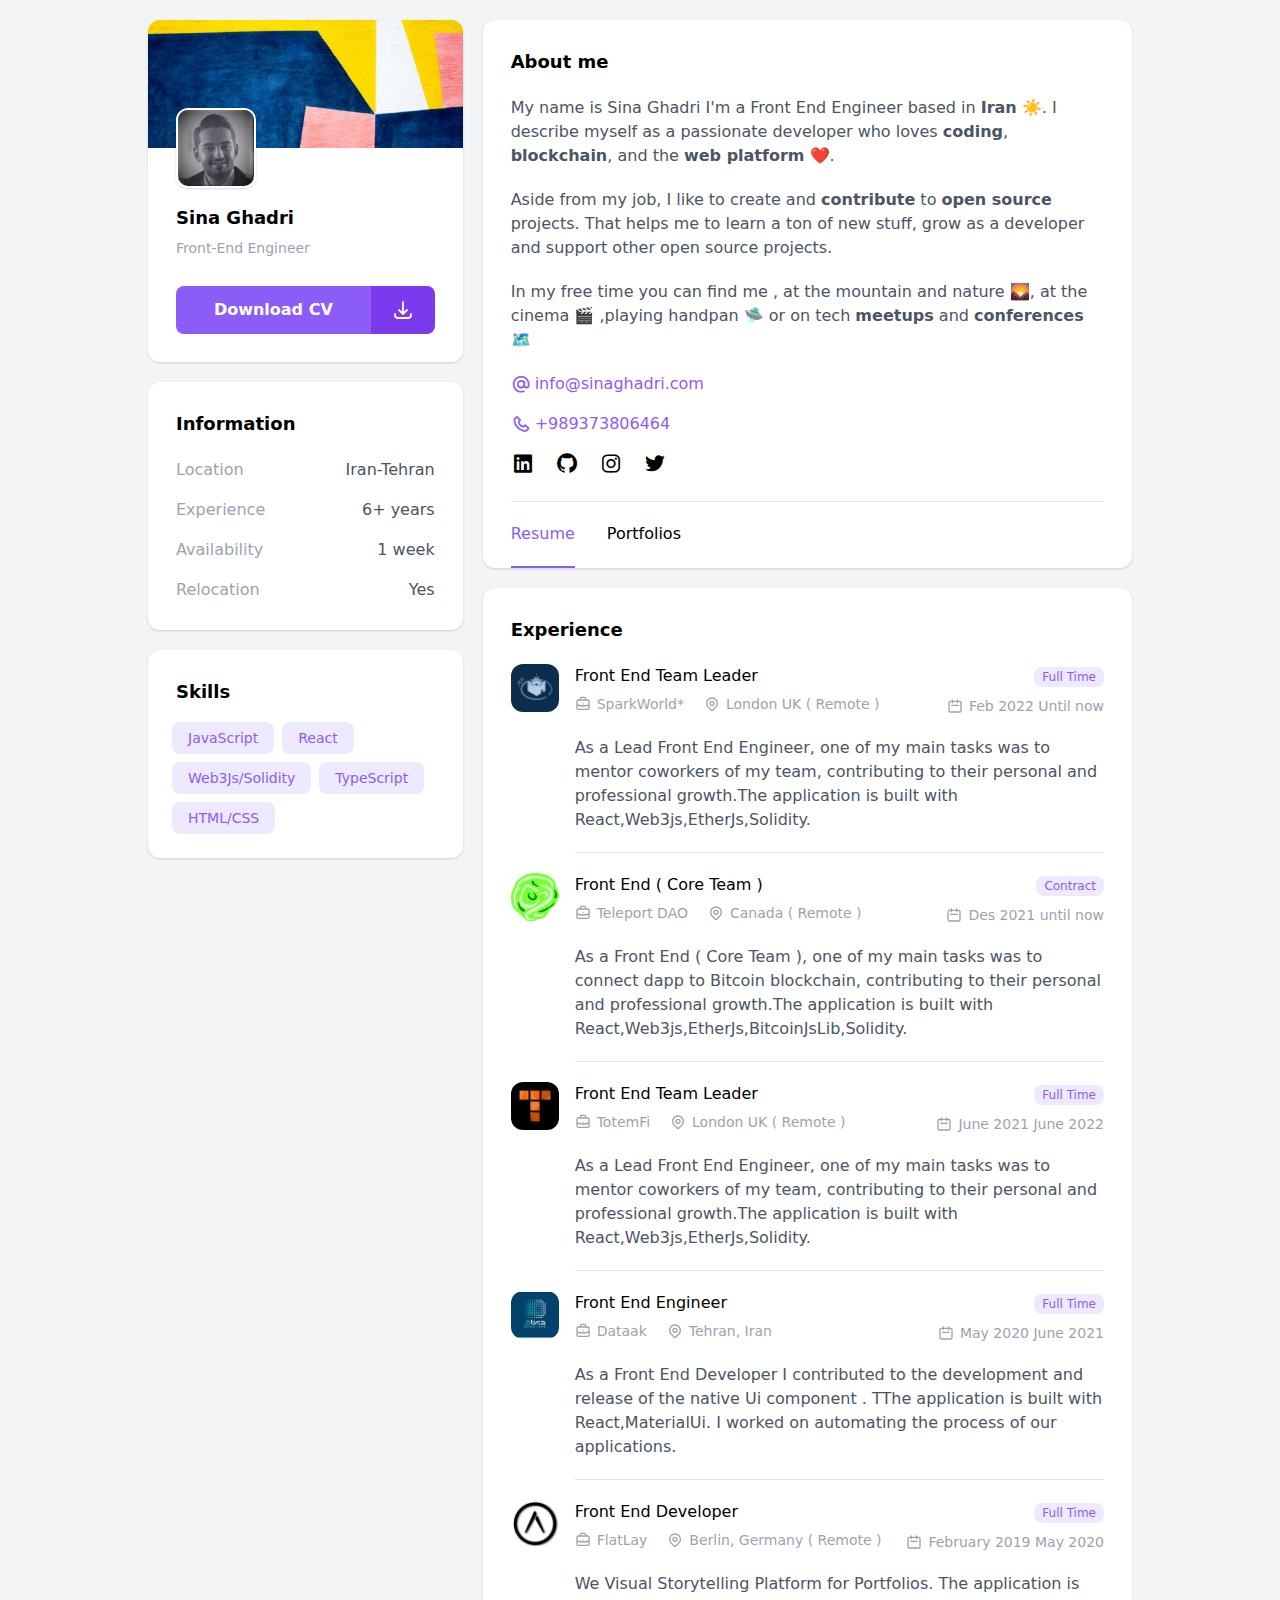
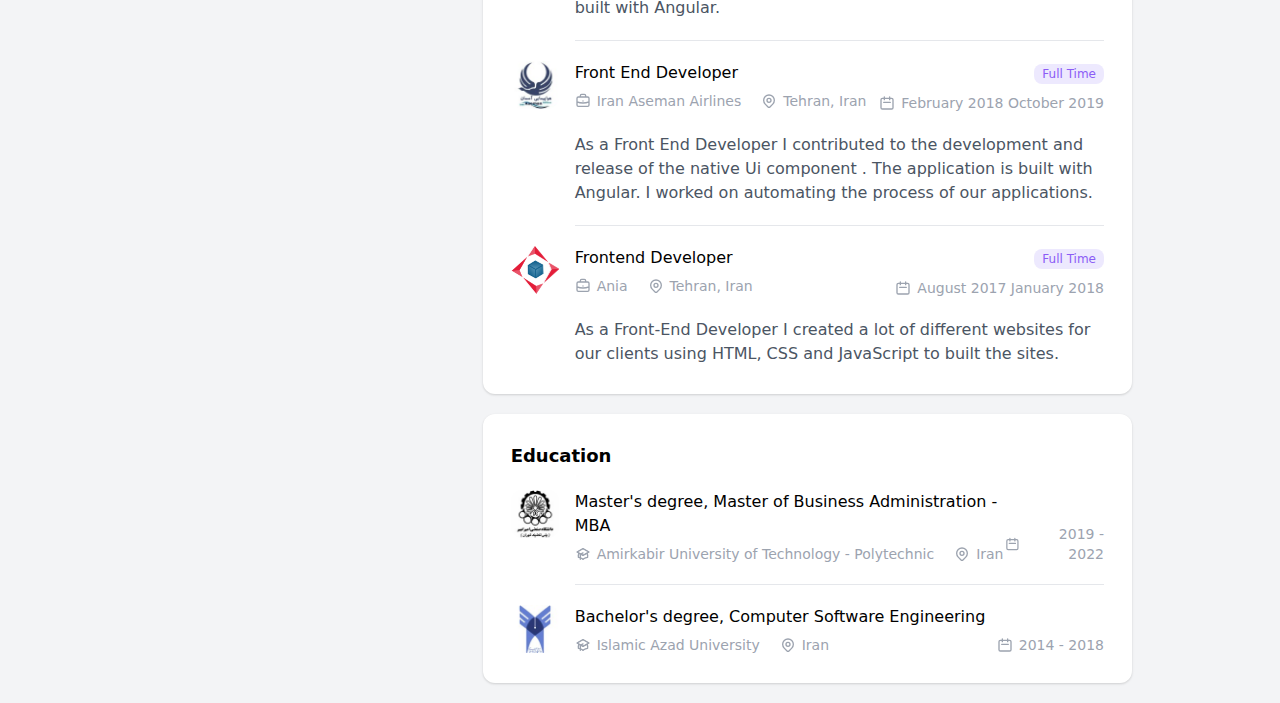
==== index.html @ 801a869f "inital version" ====
<!DOCTYPE html>
<html lang="en">
  <head>
    <meta charset="UTF-8" />
    <meta http-equiv="X-UA-Compatible" content="IE=edge" />
    <meta name="viewport" content="width=device-width, initial-scale=1.0" />
    <link
      rel="shortcut icon"
      href="assets/img/favicon.png"
      type="image/x-icon"
    />
    <link rel="stylesheet" href="assets/css/styles.css" />
    <link
      href="https://unpkg.com/boxicons@2.0.7/css/boxicons.min.css"
      rel="stylesheet"
    />
    <title>Sina Ghadri Personal CV</title>
  </head>
  <body class="bg-gray-100 antialiased">
    <main class="main-container">
      <div class="grid gap-5 lg:grid-cols-3">
        <div class="space-y-5">
          <!-- Start Left Side -->

          <div class="shadow rounded-xl overflow-hidden">
            <!-- Start User Block -->
            <div
              class="h-32 bg-cover"
              style="background-image: url('assets/img/cover.jpg')"
            ></div>
            <div class="pt-14 p-7 bg-white relative">
              <!-- <span class="status-badge bg-gray-400">Busy</span> -->
              <a href="/"
                ><img
                  src="assets/img/avatar.jpg"
                  alt="Avatar"
                  class="user-photo"
              /></a>
              <div class="text-lg font-semibold mb-1.5">Sina Ghadri</div>
              <div class="text-sm text-gray-400 mb-7">Front-End Engineer</div>
              <div class="flex group">
                <button class="download-btn"> <a href="assets/Sina_Ghadri_Resume.pdf" target="_blank" download="Sina_Ghadri_Resume">Download CV</a></button>
                <a class="download-btn-icon" href="assets/Sina_Ghadri_Resume.pdf" target="_blank" download="Sina_Ghadri_Resume">
                  <svg
                    xmlns="http://www.w3.org/2000/svg"
                    class="h-6 w-6"
                    fill="none"
                    viewBox="0 0 24 24"
                    stroke="currentColor"
                  >
                    <path
                      stroke-linecap="round"
                      stroke-linejoin="round"
                      stroke-width="1.8"
                      d="M4 16v1a3 3 0 003 3h10a3 3 0 003-3v-1m-4-4l-4 4m0 0l-4-4m4 4V4"
                    />
                  </svg>
                </a>
              </div>
            </div>
          </div>
          <!-- End User Block -->

          <div class="p-7 block-section">
            <!-- Start Info Block -->
            <h2 class="block-title">Information</h2>
            <div class="space-y-4">
              <div class="flex justify-between">
                <div class="text-gray-400">Location</div>
                <div class="font-medium text-right text-gray-600">
                  Iran-Tehran
                </div>
              </div>
              <div class="flex justify-between">
                <div class="text-gray-400">Experience</div>
                <div class="font-medium text-right text-gray-600">6+ years</div>
              </div>
              <div class="flex justify-between">
                <div class="text-gray-400">Availability</div>
                <div class="font-medium text-right text-gray-600">1 week</div>
              </div>
              <div class="flex justify-between">
                <div class="text-gray-400">Relocation</div>
                <div class="font-medium text-right text-gray-600">Yes</div>
              </div>
            </div>
          </div>
          <!-- End Info Block -->

          <div class="p-7 block-section flow-root">
            <!-- Start Skills Block -->
            <h2 class="block-title">Skills</h2>
            <div class="-m-2 flex flex-wrap">
              <span class="skill-tag">JavaScript</span>
              <span class="skill-tag">React</span>
              <span class="skill-tag">Web3Js/Solidity</span>
              <span class="skill-tag">TypeScript</span>
              <span class="skill-tag">HTML/CSS</span>
            </div>
          </div>
          <!-- End Skills Block -->
        </div>
        <!-- End Left Side -->

        <div class="space-y-5 lg:col-span-2">
          <!-- Start Right Side -->

          <div class="p-7 pb-0 block-section">
            <!-- Start About Me Block -->
            <h2 class="block-title">About me</h2>
            <div class="text-gray-600 mb-5">
              <p class="mb-5">
                My name is Sina Ghadri I'm a Front End Engineer based in
                <!-- -->
                <b>Iran</b> ☀️. I describe myself as a passionate developer who
                loves <b>coding</b>, <b>blockchain</b>, and the
                <b>web platform</b> ❤️.
              </p>
              <p class="mb-5">
                Aside from my job, I like to create and <b>contribute</b> to
                <b>open source</b>
                <!-- -->projects. That helps me to learn a ton of new stuff,
                grow as a developer and support other open source projects.
                <!-- -->
              </p>
              <p class="mb-5">
                In my free time you can find me
                <!-- -->
                <!-- -->, at the mountain and nature 🌄,
                <!-- -->
                <!-- -->at the cinema 🎬 ,playing handpan 🛸 or on tech
                <b>meetups</b> and <b>conferences</b> 🗺
              </p>
            </div>

            <div class="flex flex-col space-y-4">
              <a
                href="mailto:info@sinaghadri.com"
                class="mail-link social-link-hover"
              >
                <i class="bx bx-at text-xl"></i>
                <span>info@sinaghadri.com</span>
              </a>
              <a href="tel:+989373806464" class="mail-link social-link-hover">
                <i class="bx bx-phone text-xl"></i>
                <span>+989373806464</span>
              </a>

              <ul class="flex space-x-5">
                <li>
                  <a
                    href="https://www.linkedin.com/in/sina-ghadri/"
                    target="_blank"
                    class="social-link-hover"
                  >
                    <i class="bx bxl-linkedin-square text-2xl"></i>
                  </a>
                </li>

                <li>
                  <a
                    href="https://github.com/sinaghadrico/"
                    target="_blank"
                    class="social-link-hover"
                  >
                    <i class="bx bxl-github text-2xl"></i>
                  </a>
                </li>
                <li>
                  <a
                    href="https://www.instagram.com/sina_ghadri_co"
                    target="_blank"
                    class="social-link-hover"
                  >
                    <i class="bx bxl-instagram text-2xl"></i>
                  </a>
                </li>
                <li>
                  <a
                    href="https://twitter.com/sina_ghadri"
                    target="_blank"
                    class="social-link-hover"
                  >
                    <i class="bx bxl-twitter text-2xl"></i>
                  </a>
                </li>
              </ul>
            </div>

            <div class="border-t border-gray-200 my-5"></div>

            <ul class="flex space-x-8 font-medium">
              <li>
                <a href="./index.html" class="menu-link-active menu-link-hover"
                  >Resume</a
                >
              </li>
              <li>
                <a href="./portfolios.html" class="menu-link menu-link-hover"
                  >Portfolios</a
                >
              </li>
              <!-- <li>
                <a href="./blog.html" class="menu-link menu-link-hover">Blog</a>
              </li> -->
            </ul>
          </div>
          <!-- End About Me Block -->

          <div class="p-7 block-section">
            <!-- Start Experience Block -->
            <h2 class="block-title">Experience</h2>
            <div class="mb-5 item-section">
              <div
                class="company-logo"
                style="background-image: url('assets/img/spark.jfif')"
              ></div>

              <div class="w-full space-y-5">
                <div class="item-header">
                  <div class="space-y-1.5">
                    <div class="font-medium">Front End Team Leader</div>
                    <div class="flex space-x-5">
                      <div class="item-header-info">
                        <svg
                          xmlns="http://www.w3.org/2000/svg"
                          class="h-4 w-4"
                          fill="none"
                          viewBox="0 0 24 24"
                          stroke="currentColor"
                        >
                          <path
                            stroke-linecap="round"
                            stroke-linejoin="round"
                            stroke-width="2"
                            d="M21 13.255A23.931 23.931 0 0112 15c-3.183 0-6.22-.62-9-1.745M16 6V4a2 2 0 00-2-2h-4a2 2 0 00-2 2v2m4 6h.01M5 20h14a2 2 0 002-2V8a2 2 0 00-2-2H5a2 2 0 00-2 2v10a2 2 0 002 2z"
                          />
                        </svg>

                        <a href="https://www.sparkworld.io/">SparkWorld*</a>
                      </div>
                      <div class="item-header-info">
                        <svg
                          xmlns="http://www.w3.org/2000/svg"
                          class="h-4 w-4"
                          fill="none"
                          viewBox="0 0 24 24"
                          stroke="currentColor"
                        >
                          <path
                            stroke-linecap="round"
                            stroke-linejoin="round"
                            stroke-width="2"
                            d="M17.657 16.657L13.414 20.9a1.998 1.998 0 01-2.827 0l-4.244-4.243a8 8 0 1111.314 0z"
                          />
                          <path
                            stroke-linecap="round"
                            stroke-linejoin="round"
                            stroke-width="2"
                            d="M15 11a3 3 0 11-6 0 3 3 0 016 0z"
                          />
                        </svg>
                        <span>London UK ( Remote )</span>
                      </div>
                    </div>
                  </div>
                  <div class="space-y-2 sm:text-right">
                    <div class="job-item-badge">Full time</div>
                    <div class="item-header-info">
                      <svg
                        xmlns="http://www.w3.org/2000/svg"
                        class="h-4 w-4"
                        fill="none"
                        viewBox="0 0 24 24"
                        stroke="currentColor"
                      >
                        <path
                          stroke-linecap="round"
                          stroke-linejoin="round"
                          stroke-width="2"
                          d="M8 7V3m8 4V3m-9 8h10M5 21h14a2 2 0 002-2V7a2 2 0 00-2-2H5a2 2 0 00-2 2v12a2 2 0 002 2z"
                        />
                      </svg>
                      <span>Feb 2022 Until now</span>
                    </div>
                  </div>
                </div>
                <p class="text-gray-600">
                  As a Lead Front End Engineer, one of my main tasks was to
                  mentor coworkers of my team, contributing to their personal
                  and professional growth.The application is built with
                  React,Web3js,EtherJs,Solidity.
                </p>
                <div class="border-b border-gray-200"></div>
              </div>
            </div>
            <div class="mb-5 item-section">
              <div
                class="company-logo"
                style="background-image: url('assets/img/teleportdao.png')"
              ></div>

              <div class="w-full space-y-5">
                <div class="item-header">
                  <div class="space-y-1.5">
                    <div class="font-medium">Front End ( Core Team )</div>
                    <div class="flex space-x-5">
                      <div class="item-header-info">
                        <svg
                          xmlns="http://www.w3.org/2000/svg"
                          class="h-4 w-4"
                          fill="none"
                          viewBox="0 0 24 24"
                          stroke="currentColor"
                        >
                          <path
                            stroke-linecap="round"
                            stroke-linejoin="round"
                            stroke-width="2"
                            d="M21 13.255A23.931 23.931 0 0112 15c-3.183 0-6.22-.62-9-1.745M16 6V4a2 2 0 00-2-2h-4a2 2 0 00-2 2v2m4 6h.01M5 20h14a2 2 0 002-2V8a2 2 0 00-2-2H5a2 2 0 00-2 2v10a2 2 0 002 2z"
                          />
                        </svg>
                        <a href="https://www.teleportdao.xyz/">Teleport DAO</a>
                      </div>
                      <div class="item-header-info">
                        <svg
                          xmlns="http://www.w3.org/2000/svg"
                          class="h-4 w-4"
                          fill="none"
                          viewBox="0 0 24 24"
                          stroke="currentColor"
                        >
                          <path
                            stroke-linecap="round"
                            stroke-linejoin="round"
                            stroke-width="2"
                            d="M17.657 16.657L13.414 20.9a1.998 1.998 0 01-2.827 0l-4.244-4.243a8 8 0 1111.314 0z"
                          />
                          <path
                            stroke-linecap="round"
                            stroke-linejoin="round"
                            stroke-width="2"
                            d="M15 11a3 3 0 11-6 0 3 3 0 016 0z"
                          />
                        </svg>
                        <span>Canada ( Remote )</span>
                      </div>
                    </div>
                  </div>
                  <div class="space-y-2 sm:text-right">
                    <div class="job-item-badge">Contract</div>
                    <div class="item-header-info">
                      <svg
                        xmlns="http://www.w3.org/2000/svg"
                        class="h-4 w-4"
                        fill="none"
                        viewBox="0 0 24 24"
                        stroke="currentColor"
                      >
                        <path
                          stroke-linecap="round"
                          stroke-linejoin="round"
                          stroke-width="2"
                          d="M8 7V3m8 4V3m-9 8h10M5 21h14a2 2 0 002-2V7a2 2 0 00-2-2H5a2 2 0 00-2 2v12a2 2 0 002 2z"
                        />
                      </svg>
                      <span>Des 2021 until now</span>
                    </div>
                  </div>
                </div>
                <p class="text-gray-600">
                  As a  Front End ( Core Team ), one of my main tasks was to
                  connect dapp to Bitcoin blockchain, contributing to their
                  personal and professional growth.The application is built with
                  React,Web3js,EtherJs,BitcoinJsLib,Solidity.
                </p>
                <div class="border-b border-gray-200"></div>
              </div>
            </div>
            <div class="mb-5 item-section">
              <div
                class="company-logo"
                style="background-image: url('assets/img/totem.jfif')"
              ></div>

              <div class="w-full space-y-5">
                <div class="item-header">
                  <div class="space-y-1.5">
                    <div class="font-medium">Front End Team Leader</div>
                    <div class="flex space-x-5">
                      <div class="item-header-info">
                        <svg
                          xmlns="http://www.w3.org/2000/svg"
                          class="h-4 w-4"
                          fill="none"
                          viewBox="0 0 24 24"
                          stroke="currentColor"
                        >
                          <path
                            stroke-linecap="round"
                            stroke-linejoin="round"
                            stroke-width="2"
                            d="M21 13.255A23.931 23.931 0 0112 15c-3.183 0-6.22-.62-9-1.745M16 6V4a2 2 0 00-2-2h-4a2 2 0 00-2 2v2m4 6h.01M5 20h14a2 2 0 002-2V8a2 2 0 00-2-2H5a2 2 0 00-2 2v10a2 2 0 002 2z"
                          />
                        </svg>
                        <a href="https://totemfi.com/">TotemFi</a>
                      </div>
                      <div class="item-header-info">
                        <svg
                          xmlns="http://www.w3.org/2000/svg"
                          class="h-4 w-4"
                          fill="none"
                          viewBox="0 0 24 24"
                          stroke="currentColor"
                        >
                          <path
                            stroke-linecap="round"
                            stroke-linejoin="round"
                            stroke-width="2"
                            d="M17.657 16.657L13.414 20.9a1.998 1.998 0 01-2.827 0l-4.244-4.243a8 8 0 1111.314 0z"
                          />
                          <path
                            stroke-linecap="round"
                            stroke-linejoin="round"
                            stroke-width="2"
                            d="M15 11a3 3 0 11-6 0 3 3 0 016 0z"
                          />
                        </svg>
                        <span>London UK ( Remote )</span>
                      </div>
                    </div>
                  </div>
                  <div class="space-y-2 sm:text-right">
                    <div class="job-item-badge">Full time</div>
                    <div class="item-header-info">
                      <svg
                        xmlns="http://www.w3.org/2000/svg"
                        class="h-4 w-4"
                        fill="none"
                        viewBox="0 0 24 24"
                        stroke="currentColor"
                      >
                        <path
                          stroke-linecap="round"
                          stroke-linejoin="round"
                          stroke-width="2"
                          d="M8 7V3m8 4V3m-9 8h10M5 21h14a2 2 0 002-2V7a2 2 0 00-2-2H5a2 2 0 00-2 2v12a2 2 0 002 2z"
                        />
                      </svg>
                      <span>June 2021 June 2022</span>
                    </div>
                  </div>
                </div>
                <p class="text-gray-600">
                  As a Lead Front End Engineer, one of my main tasks was to
                  mentor coworkers of my team, contributing to their personal
                  and professional growth.The application is built with
                  React,Web3js,EtherJs,Solidity.
                </p>
                <div class="border-b border-gray-200"></div>
              </div>
            </div>

            <div class="mb-5 item-section">
              <div
                class="company-logo"
                style="background-image: url('assets/img/dataak.jfif')"
              ></div>

              <div class="w-full space-y-5">
                <div class="item-header">
                  <div class="space-y-1.5">
                    <div class="font-medium">Front End Engineer</div>
                    <div class="flex space-x-5">
                      <div class="item-header-info">
                        <svg
                          xmlns="http://www.w3.org/2000/svg"
                          class="h-4 w-4"
                          fill="none"
                          viewBox="0 0 24 24"
                          stroke="currentColor"
                        >
                          <path
                            stroke-linecap="round"
                            stroke-linejoin="round"
                            stroke-width="2"
                            d="M21 13.255A23.931 23.931 0 0112 15c-3.183 0-6.22-.62-9-1.745M16 6V4a2 2 0 00-2-2h-4a2 2 0 00-2 2v2m4 6h.01M5 20h14a2 2 0 002-2V8a2 2 0 00-2-2H5a2 2 0 00-2 2v10a2 2 0 002 2z"
                          />
                        </svg>

                        <a href="https://dataak.com/">Dataak</a>
                      </div>
                      <div class="item-header-info">
                        <svg
                          xmlns="http://www.w3.org/2000/svg"
                          class="h-4 w-4"
                          fill="none"
                          viewBox="0 0 24 24"
                          stroke="currentColor"
                        >
                          <path
                            stroke-linecap="round"
                            stroke-linejoin="round"
                            stroke-width="2"
                            d="M17.657 16.657L13.414 20.9a1.998 1.998 0 01-2.827 0l-4.244-4.243a8 8 0 1111.314 0z"
                          />
                          <path
                            stroke-linecap="round"
                            stroke-linejoin="round"
                            stroke-width="2"
                            d="M15 11a3 3 0 11-6 0 3 3 0 016 0z"
                          />
                        </svg>
                        <span>Tehran, Iran</span>
                      </div>
                    </div>
                  </div>
                  <div class="space-y-2 sm:text-right">
                    <div class="job-item-badge">Full time</div>
                    <div class="item-header-info">
                      <svg
                        xmlns="http://www.w3.org/2000/svg"
                        class="h-4 w-4"
                        fill="none"
                        viewBox="0 0 24 24"
                        stroke="currentColor"
                      >
                        <path
                          stroke-linecap="round"
                          stroke-linejoin="round"
                          stroke-width="2"
                          d="M8 7V3m8 4V3m-9 8h10M5 21h14a2 2 0 002-2V7a2 2 0 00-2-2H5a2 2 0 00-2 2v12a2 2 0 002 2z"
                        />
                      </svg>
                      <span>May 2020 June 2021</span>
                    </div>
                  </div>
                </div>
                <p class="text-gray-600">
                  As a Front End Developer I contributed to the development and
                  release of the native Ui component . TThe application is built
                  with React,MaterialUi. I worked on automating the process of
                  our applications.
                </p>
                <div class="border-b border-gray-200"></div>
              </div>
            </div>

            <div class="mb-5 item-section">
              <div
                class="company-logo"
                style="background-image: url('assets/img/flatlay.jfif')"
              ></div>

              <div class="w-full space-y-5">
                <div class="item-header">
                  <div class="space-y-1.5">
                    <div class="font-medium">Front End Developer</div>
                    <div class="flex space-x-5">
                      <div class="item-header-info">
                        <svg
                          xmlns="http://www.w3.org/2000/svg"
                          class="h-4 w-4"
                          fill="none"
                          viewBox="0 0 24 24"
                          stroke="currentColor"
                        >
                          <path
                            stroke-linecap="round"
                            stroke-linejoin="round"
                            stroke-width="2"
                            d="M21 13.255A23.931 23.931 0 0112 15c-3.183 0-6.22-.62-9-1.745M16 6V4a2 2 0 00-2-2h-4a2 2 0 00-2 2v2m4 6h.01M5 20h14a2 2 0 002-2V8a2 2 0 00-2-2H5a2 2 0 00-2 2v10a2 2 0 002 2z"
                          />
                        </svg>
                        <a href="https://flatlay.io/">FlatLay</a>
                      </div>
                      <div class="item-header-info">
                        <svg
                          xmlns="http://www.w3.org/2000/svg"
                          class="h-4 w-4"
                          fill="none"
                          viewBox="0 0 24 24"
                          stroke="currentColor"
                        >
                          <path
                            stroke-linecap="round"
                            stroke-linejoin="round"
                            stroke-width="2"
                            d="M17.657 16.657L13.414 20.9a1.998 1.998 0 01-2.827 0l-4.244-4.243a8 8 0 1111.314 0z"
                          />
                          <path
                            stroke-linecap="round"
                            stroke-linejoin="round"
                            stroke-width="2"
                            d="M15 11a3 3 0 11-6 0 3 3 0 016 0z"
                          />
                        </svg>
                        <span>Berlin, Germany ( Remote )</span>
                      </div>
                    </div>
                  </div>
                  <div class="space-y-2 sm:text-right">
                    <div class="job-item-badge">Full time</div>
                    <div class="item-header-info">
                      <svg
                        xmlns="http://www.w3.org/2000/svg"
                        class="h-4 w-4"
                        fill="none"
                        viewBox="0 0 24 24"
                        stroke="currentColor"
                      >
                        <path
                          stroke-linecap="round"
                          stroke-linejoin="round"
                          stroke-width="2"
                          d="M8 7V3m8 4V3m-9 8h10M5 21h14a2 2 0 002-2V7a2 2 0 00-2-2H5a2 2 0 00-2 2v12a2 2 0 002 2z"
                        />
                      </svg>
                      <span>February 2019 May 2020</span>
                    </div>
                  </div>
                </div>
                <p class="text-gray-600">
                  We Visual Storytelling Platform for Portfolios. The
                  application is built with Angular.
                </p>
                <div class="border-b border-gray-200"></div>
              </div>
            </div>

            <div class="mb-5 item-section">
              <div
                class="company-logo"
                style="background-image: url('assets/img/aseman.jfif')"
              ></div>

              <div class="w-full space-y-5">
                <div class="item-header">
                  <div class="space-y-1.5">
                    <div class="font-medium">Front End Developer</div>
                    <div class="flex space-x-5">
                      <div class="item-header-info">
                        <svg
                          xmlns="http://www.w3.org/2000/svg"
                          class="h-4 w-4"
                          fill="none"
                          viewBox="0 0 24 24"
                          stroke="currentColor"
                        >
                          <path
                            stroke-linecap="round"
                            stroke-linejoin="round"
                            stroke-width="2"
                            d="M21 13.255A23.931 23.931 0 0112 15c-3.183 0-6.22-.62-9-1.745M16 6V4a2 2 0 00-2-2h-4a2 2 0 00-2 2v2m4 6h.01M5 20h14a2 2 0 002-2V8a2 2 0 00-2-2H5a2 2 0 00-2 2v10a2 2 0 002 2z"
                          />
                        </svg>

                        <a href="http://www.iaa.ir/">Iran Aseman Airlines</a>
                      </div>
                      <div class="item-header-info">
                        <svg
                          xmlns="http://www.w3.org/2000/svg"
                          class="h-4 w-4"
                          fill="none"
                          viewBox="0 0 24 24"
                          stroke="currentColor"
                        >
                          <path
                            stroke-linecap="round"
                            stroke-linejoin="round"
                            stroke-width="2"
                            d="M17.657 16.657L13.414 20.9a1.998 1.998 0 01-2.827 0l-4.244-4.243a8 8 0 1111.314 0z"
                          />
                          <path
                            stroke-linecap="round"
                            stroke-linejoin="round"
                            stroke-width="2"
                            d="M15 11a3 3 0 11-6 0 3 3 0 016 0z"
                          />
                        </svg>
                        <span>Tehran, Iran</span>
                      </div>
                    </div>
                  </div>
                  <div class="space-y-2 sm:text-right">
                    <div class="job-item-badge">Full time</div>
                    <div class="item-header-info">
                      <svg
                        xmlns="http://www.w3.org/2000/svg"
                        class="h-4 w-4"
                        fill="none"
                        viewBox="0 0 24 24"
                        stroke="currentColor"
                      >
                        <path
                          stroke-linecap="round"
                          stroke-linejoin="round"
                          stroke-width="2"
                          d="M8 7V3m8 4V3m-9 8h10M5 21h14a2 2 0 002-2V7a2 2 0 00-2-2H5a2 2 0 00-2 2v12a2 2 0 002 2z"
                        />
                      </svg>
                      <span>February 2018 October 2019</span>
                    </div>
                  </div>
                </div>
                <p class="text-gray-600">
                  As a Front End Developer I contributed to the development and
                  release of the native Ui component . The application is built
                  with Angular. I worked on automating the process of our
                  applications.
                </p>
                <div class="border-b border-gray-200"></div>
              </div>
            </div>

            <div class="item-section">
              <div
                class="company-logo"
                style="background-image: url('assets/img/ania.png')"
              ></div>

              <div class="w-full space-y-5">
                <div class="item-header">
                  <div class="space-y-1.5">
                    <div class="font-medium">Frontend Developer</div>
                    <div class="flex space-x-5">
                      <div class="item-header-info">
                        <svg
                          xmlns="http://www.w3.org/2000/svg"
                          class="h-4 w-4"
                          fill="none"
                          viewBox="0 0 24 24"
                          stroke="currentColor"
                        >
                          <path
                            stroke-linecap="round"
                            stroke-linejoin="round"
                            stroke-width="2"
                            d="M21 13.255A23.931 23.931 0 0112 15c-3.183 0-6.22-.62-9-1.745M16 6V4a2 2 0 00-2-2h-4a2 2 0 00-2 2v2m4 6h.01M5 20h14a2 2 0 002-2V8a2 2 0 00-2-2H5a2 2 0 00-2 2v10a2 2 0 002 2z"
                          />
                        </svg>

                        <a href="https://anyaco.net/">Ania</a>
                      </div>
                      <div class="item-header-info">
                        <svg
                          xmlns="http://www.w3.org/2000/svg"
                          class="h-4 w-4"
                          fill="none"
                          viewBox="0 0 24 24"
                          stroke="currentColor"
                        >
                          <path
                            stroke-linecap="round"
                            stroke-linejoin="round"
                            stroke-width="2"
                            d="M17.657 16.657L13.414 20.9a1.998 1.998 0 01-2.827 0l-4.244-4.243a8 8 0 1111.314 0z"
                          />
                          <path
                            stroke-linecap="round"
                            stroke-linejoin="round"
                            stroke-width="2"
                            d="M15 11a3 3 0 11-6 0 3 3 0 016 0z"
                          />
                        </svg>
                        <span>Tehran, Iran </span>
                      </div>
                    </div>
                  </div>
                  <div class="space-y-2 sm:text-right">
                    <div class="job-item-badge">Full time</div>
                    <div class="item-header-info">
                      <svg
                        xmlns="http://www.w3.org/2000/svg"
                        class="h-4 w-4"
                        fill="none"
                        viewBox="0 0 24 24"
                        stroke="currentColor"
                      >
                        <path
                          stroke-linecap="round"
                          stroke-linejoin="round"
                          stroke-width="2"
                          d="M8 7V3m8 4V3m-9 8h10M5 21h14a2 2 0 002-2V7a2 2 0 00-2-2H5a2 2 0 00-2 2v12a2 2 0 002 2z"
                        />
                      </svg>
                      <span>August 2017 January 2018 </span>
                    </div>
                  </div>
                </div>
                <p class="text-gray-600">
                  As a Front-End Developer I created a lot of different websites
                  for our clients using HTML, CSS and JavaScript to built the
                  sites.
                </p>
              </div>
            </div>
          </div>
          <!-- Start Experience Block -->

          <div class="p-7 block-section">
            <!-- Start Education Block -->
            <h2 class="block-title">Education</h2>
            <div class="mb-5 item-section">
              <div
                class="flex-shrink-0 w-12 h-12 rounded-xl bg-cover"
                style="background-image: url('assets/img/amrkabir.jfif')"
              ></div>

              <div class="w-full space-y-5">
                <div class="item-header items-end">
                  <div class="space-y-1.5">
                    <div class="font-medium">
                      Master's degree, Master of Business Administration - MBA
                    </div>
                    <div class="flex space-x-5">
                      <div class="item-header-info">
                        <svg
                          xmlns="http://www.w3.org/2000/svg"
                          class="h-4 w-4"
                          fill="none"
                          viewBox="0 0 24 24"
                          stroke="currentColor"
                        >
                          <path d="M12 14l9-5-9-5-9 5 9 5z" />
                          <path
                            d="M12 14l6.16-3.422a12.083 12.083 0 01.665 6.479A11.952 11.952 0 0012 20.055a11.952 11.952 0 00-6.824-2.998 12.078 12.078 0 01.665-6.479L12 14z"
                          />
                          <path
                            stroke-linecap="round"
                            stroke-linejoin="round"
                            stroke-width="2"
                            d="M12 14l9-5-9-5-9 5 9 5zm0 0l6.16-3.422a12.083 12.083 0 01.665 6.479A11.952 11.952 0 0012 20.055a11.952 11.952 0 00-6.824-2.998 12.078 12.078 0 01.665-6.479L12 14zm-4 6v-7.5l4-2.222"
                          />
                        </svg>
                        <span
                          >Amirkabir University of Technology -
                          Polytechnic</span
                        >
                      </div>
                      <div class="item-header-info">
                        <svg
                          xmlns="http://www.w3.org/2000/svg"
                          class="h-4 w-4"
                          fill="none"
                          viewBox="0 0 24 24"
                          stroke="currentColor"
                        >
                          <path
                            stroke-linecap="round"
                            stroke-linejoin="round"
                            stroke-width="2"
                            d="M17.657 16.657L13.414 20.9a1.998 1.998 0 01-2.827 0l-4.244-4.243a8 8 0 1111.314 0z"
                          />
                          <path
                            stroke-linecap="round"
                            stroke-linejoin="round"
                            stroke-width="2"
                            d="M15 11a3 3 0 11-6 0 3 3 0 016 0z"
                          />
                        </svg>
                        <span>Iran</span>
                      </div>
                    </div>
                  </div>
                  <div class="space-y-1.5 sm:text-right">
                    <div class="item-header-info">
                      <svg
                        xmlns="http://www.w3.org/2000/svg"
                        class="h-4 w-4"
                        fill="none"
                        viewBox="0 0 24 24"
                        stroke="currentColor"
                      >
                        <path
                          stroke-linecap="round"
                          stroke-linejoin="round"
                          stroke-width="2"
                          d="M8 7V3m8 4V3m-9 8h10M5 21h14a2 2 0 002-2V7a2 2 0 00-2-2H5a2 2 0 00-2 2v12a2 2 0 002 2z"
                        />
                      </svg>
                      <span> 2019 - 2022</span>
                    </div>
                  </div>
                </div>
                <div class="border-b border-gray-200"></div>
              </div>
            </div>

            <div class="item-section">
              <div
                class="flex-shrink-0 w-12 h-12 rounded-xl bg-cover"
                style="background-image: url('assets/img/azad.jfif')"
              ></div>

              <div class="w-full space-y-5">
                <div class="item-header items-end">
                  <div class="space-y-1.5">
                    <div class="font-medium">
                      Bachelor's degree, Computer Software Engineering
                    </div>
                    <div class="flex space-x-5">
                      <div class="item-header-info">
                        <svg
                          xmlns="http://www.w3.org/2000/svg"
                          class="h-4 w-4"
                          fill="none"
                          viewBox="0 0 24 24"
                          stroke="currentColor"
                        >
                          <path d="M12 14l9-5-9-5-9 5 9 5z" />
                          <path
                            d="M12 14l6.16-3.422a12.083 12.083 0 01.665 6.479A11.952 11.952 0 0012 20.055a11.952 11.952 0 00-6.824-2.998 12.078 12.078 0 01.665-6.479L12 14z"
                          />
                          <path
                            stroke-linecap="round"
                            stroke-linejoin="round"
                            stroke-width="2"
                            d="M12 14l9-5-9-5-9 5 9 5zm0 0l6.16-3.422a12.083 12.083 0 01.665 6.479A11.952 11.952 0 0012 20.055a11.952 11.952 0 00-6.824-2.998 12.078 12.078 0 01.665-6.479L12 14zm-4 6v-7.5l4-2.222"
                          />
                        </svg>
                        <span>Islamic Azad University</span>
                      </div>
                      <div class="item-header-info">
                        <svg
                          xmlns="http://www.w3.org/2000/svg"
                          class="h-4 w-4"
                          fill="none"
                          viewBox="0 0 24 24"
                          stroke="currentColor"
                        >
                          <path
                            stroke-linecap="round"
                            stroke-linejoin="round"
                            stroke-width="2"
                            d="M17.657 16.657L13.414 20.9a1.998 1.998 0 01-2.827 0l-4.244-4.243a8 8 0 1111.314 0z"
                          />
                          <path
                            stroke-linecap="round"
                            stroke-linejoin="round"
                            stroke-width="2"
                            d="M15 11a3 3 0 11-6 0 3 3 0 016 0z"
                          />
                        </svg>
                        <span>Iran</span>
                      </div>
                    </div>
                  </div>
                  <div class="space-y-1.5 sm:text-right">
                    <div class="item-header-info">
                      <svg
                        xmlns="http://www.w3.org/2000/svg"
                        class="h-4 w-4"
                        fill="none"
                        viewBox="0 0 24 24"
                        stroke="currentColor"
                      >
                        <path
                          stroke-linecap="round"
                          stroke-linejoin="round"
                          stroke-width="2"
                          d="M8 7V3m8 4V3m-9 8h10M5 21h14a2 2 0 002-2V7a2 2 0 00-2-2H5a2 2 0 00-2 2v12a2 2 0 002 2z"
                        />
                      </svg>
                      <span> 2014 - 2018</span>
                    </div>
                  </div>
                </div>
              </div>
            </div>
          </div>
          <!-- Start Education Block -->
        </div>
        <!-- End Right Side -->
      </div>
    </main>
  </body>
</html>
---- assets/css/styles.css ----
/*! tailwindcss v2.1.2 | MIT License | https://tailwindcss.com */

/*! modern-normalize v1.1.0 | MIT License | https://github.com/sindresorhus/modern-normalize */

/*
Document
========
*/

/**
Use a better box model (opinionated).
*/

*,
::before,
::after {
  box-sizing: border-box;
}

/**
Use a more readable tab size (opinionated).
*/

html {
  -moz-tab-size: 4;
  -o-tab-size: 4;
     tab-size: 4;
}

/**
1. Correct the line height in all browsers.
2. Prevent adjustments of font size after orientation changes in iOS.
*/

html {
  line-height: 1.15; /* 1 */
  -webkit-text-size-adjust: 100%; /* 2 */
}

/*
Sections
========
*/

/**
Remove the margin in all browsers.
*/

body {
  margin: 0;
}

/**
Improve consistency of default fonts in all browsers. (https://github.com/sindresorhus/modern-normalize/issues/3)
*/

body {
  font-family:
		system-ui,
		-apple-system, /* Firefox supports this but not yet `system-ui` */
		'Segoe UI',
		Roboto,
		Helvetica,
		Arial,
		sans-serif,
		'Apple Color Emoji',
		'Segoe UI Emoji';
}

/*
Grouping content
================
*/

/**
1. Add the correct height in Firefox.
2. Correct the inheritance of border color in Firefox. (https://bugzilla.mozilla.org/show_bug.cgi?id=190655)
*/

hr {
  height: 0; /* 1 */
  color: inherit; /* 2 */
}

/*
Text-level semantics
====================
*/

/**
Add the correct text decoration in Chrome, Edge, and Safari.
*/

abbr[title] {
  -webkit-text-decoration: underline dotted;
          text-decoration: underline dotted;
}

/**
Add the correct font weight in Edge and Safari.
*/

b,
strong {
  font-weight: bolder;
}

/**
1. Improve consistency of default fonts in all browsers. (https://github.com/sindresorhus/modern-normalize/issues/3)
2. Correct the odd 'em' font sizing in all browsers.
*/

code,
kbd,
samp,
pre {
  font-family:
		ui-monospace,
		SFMono-Regular,
		Consolas,
		'Liberation Mono',
		Menlo,
		monospace; /* 1 */
  font-size: 1em; /* 2 */
}

/**
Add the correct font size in all browsers.
*/

small {
  font-size: 80%;
}

/**
Prevent 'sub' and 'sup' elements from affecting the line height in all browsers.
*/

sub,
sup {
  font-size: 75%;
  line-height: 0;
  position: relative;
  vertical-align: baseline;
}

sub {
  bottom: -0.25em;
}

sup {
  top: -0.5em;
}

/*
Tabular data
============
*/

/**
1. Remove text indentation from table contents in Chrome and Safari. (https://bugs.chromium.org/p/chromium/issues/detail?id=999088, https://bugs.webkit.org/show_bug.cgi?id=201297)
2. Correct table border color inheritance in all Chrome and Safari. (https://bugs.chromium.org/p/chromium/issues/detail?id=935729, https://bugs.webkit.org/show_bug.cgi?id=195016)
*/

table {
  text-indent: 0; /* 1 */
  border-color: inherit; /* 2 */
}

/*
Forms
=====
*/

/**
1. Change the font styles in all browsers.
2. Remove the margin in Firefox and Safari.
*/

button,
input,
optgroup,
select,
textarea {
  font-family: inherit; /* 1 */
  font-size: 100%; /* 1 */
  line-height: 1.15; /* 1 */
  margin: 0; /* 2 */
}

/**
Remove the inheritance of text transform in Edge and Firefox.
1. Remove the inheritance of text transform in Firefox.
*/

button,
select { /* 1 */
  text-transform: none;
}

/**
Correct the inability to style clickable types in iOS and Safari.
*/

button,
[type='button'] {
  -webkit-appearance: button;
}

/**
Remove the inner border and padding in Firefox.
*/

/**
Restore the focus styles unset by the previous rule.
*/

/**
Remove the additional ':invalid' styles in Firefox.
See: https://github.com/mozilla/gecko-dev/blob/2f9eacd9d3d995c937b4251a5557d95d494c9be1/layout/style/res/forms.css#L728-L737
*/

/**
Remove the padding so developers are not caught out when they zero out 'fieldset' elements in all browsers.
*/

legend {
  padding: 0;
}

/**
Add the correct vertical alignment in Chrome and Firefox.
*/

progress {
  vertical-align: baseline;
}

/**
Correct the cursor style of increment and decrement buttons in Safari.
*/

/**
1. Correct the odd appearance in Chrome and Safari.
2. Correct the outline style in Safari.
*/

/**
Remove the inner padding in Chrome and Safari on macOS.
*/

/**
1. Correct the inability to style clickable types in iOS and Safari.
2. Change font properties to 'inherit' in Safari.
*/

/*
Interactive
===========
*/

/*
Add the correct display in Chrome and Safari.
*/

summary {
  display: list-item;
}

/**
 * Manually forked from SUIT CSS Base: https://github.com/suitcss/base
 * A thin layer on top of normalize.css that provides a starting point more
 * suitable for web applications.
 */

/**
 * Removes the default spacing and border for appropriate elements.
 */

blockquote,
dl,
dd,
h1,
h2,
h3,
h4,
h5,
h6,
hr,
figure,
p,
pre {
  margin: 0;
}

button {
  background-color: transparent;
  background-image: none;
}

/**
 * Work around a Firefox/IE bug where the transparent `button` background
 * results in a loss of the default `button` focus styles.
 */

button:focus {
  outline: 1px dotted;
  outline: 5px auto -webkit-focus-ring-color;
}

fieldset {
  margin: 0;
  padding: 0;
}

ol,
ul {
  list-style: none;
  margin: 0;
  padding: 0;
}

/**
 * Tailwind custom reset styles
 */

/**
 * 1. Use the user's configured `sans` font-family (with Tailwind's default
 *    sans-serif font stack as a fallback) as a sane default.
 * 2. Use Tailwind's default "normal" line-height so the user isn't forced
 *    to override it to ensure consistency even when using the default theme.
 */

html {
  font-family: ui-sans-serif, system-ui, -apple-system, BlinkMacSystemFont, "Segoe UI", Roboto, "Helvetica Neue", Arial, "Noto Sans", sans-serif, "Apple Color Emoji", "Segoe UI Emoji", "Segoe UI Symbol", "Noto Color Emoji"; /* 1 */
  line-height: 1.5; /* 2 */
}

/**
 * Inherit font-family and line-height from `html` so users can set them as
 * a class directly on the `html` element.
 */

body {
  font-family: inherit;
  line-height: inherit;
}

/**
 * 1. Prevent padding and border from affecting element width.
 *
 *    We used to set this in the html element and inherit from
 *    the parent element for everything else. This caused issues
 *    in shadow-dom-enhanced elements like <details> where the content
 *    is wrapped by a div with box-sizing set to `content-box`.
 *
 *    https://github.com/mozdevs/cssremedy/issues/4
 *
 *
 * 2. Allow adding a border to an element by just adding a border-width.
 *
 *    By default, the way the browser specifies that an element should have no
 *    border is by setting it's border-style to `none` in the user-agent
 *    stylesheet.
 *
 *    In order to easily add borders to elements by just setting the `border-width`
 *    property, we change the default border-style for all elements to `solid`, and
 *    use border-width to hide them instead. This way our `border` utilities only
 *    need to set the `border-width` property instead of the entire `border`
 *    shorthand, making our border utilities much more straightforward to compose.
 *
 *    https://github.com/tailwindcss/tailwindcss/pull/116
 */

*,
::before,
::after {
  box-sizing: border-box; /* 1 */
  border-width: 0; /* 2 */
  border-style: solid; /* 2 */
  border-color: #e5e7eb; /* 2 */
}

/*
 * Ensure horizontal rules are visible by default
 */

hr {
  border-top-width: 1px;
}

/**
 * Undo the `border-style: none` reset that Normalize applies to images so that
 * our `border-{width}` utilities have the expected effect.
 *
 * The Normalize reset is unnecessary for us since we default the border-width
 * to 0 on all elements.
 *
 * https://github.com/tailwindcss/tailwindcss/issues/362
 */

img {
  border-style: solid;
}

textarea {
  resize: vertical;
}

input::-moz-placeholder, textarea::-moz-placeholder {
  opacity: 1;
  color: #9ca3af;
}

input:-ms-input-placeholder, textarea:-ms-input-placeholder {
  opacity: 1;
  color: #9ca3af;
}

input::placeholder,
textarea::placeholder {
  opacity: 1;
  color: #9ca3af;
}

button {
  cursor: pointer;
}

table {
  border-collapse: collapse;
}

h1,
h2,
h3,
h4,
h5,
h6 {
  font-size: inherit;
  font-weight: inherit;
}

/**
 * Reset links to optimize for opt-in styling instead of
 * opt-out.
 */

a {
  color: inherit;
  text-decoration: inherit;
}

/**
 * Reset form element properties that are easy to forget to
 * style explicitly so you don't inadvertently introduce
 * styles that deviate from your design system. These styles
 * supplement a partial reset that is already applied by
 * normalize.css.
 */

button,
input,
optgroup,
select,
textarea {
  padding: 0;
  line-height: inherit;
  color: inherit;
}

/**
 * Use the configured 'mono' font family for elements that
 * are expected to be rendered with a monospace font, falling
 * back to the system monospace stack if there is no configured
 * 'mono' font family.
 */

pre,
code,
kbd,
samp {
  font-family: ui-monospace, SFMono-Regular, Menlo, Monaco, Consolas, "Liberation Mono", "Courier New", monospace;
}

/**
 * Make replaced elements `display: block` by default as that's
 * the behavior you want almost all of the time. Inspired by
 * CSS Remedy, with `svg` added as well.
 *
 * https://github.com/mozdevs/cssremedy/issues/14
 */

img,
svg,
video,
canvas,
audio,
iframe,
embed,
object {
  display: block;
  vertical-align: middle;
}

/**
 * Constrain images and videos to the parent width and preserve
 * their intrinsic aspect ratio.
 *
 * https://github.com/mozdevs/cssremedy/issues/14
 */

img,
video {
  max-width: 100%;
  height: auto;
}

.space-y-1 > :not([hidden]) ~ :not([hidden]) {
  --tw-space-y-reverse: 0;
  margin-top: calc(0.25rem * calc(1 - var(--tw-space-y-reverse)));
  margin-bottom: calc(0.25rem * var(--tw-space-y-reverse));
}

.space-y-2 > :not([hidden]) ~ :not([hidden]) {
  --tw-space-y-reverse: 0;
  margin-top: calc(0.5rem * calc(1 - var(--tw-space-y-reverse)));
  margin-bottom: calc(0.5rem * var(--tw-space-y-reverse));
}

.space-y-3 > :not([hidden]) ~ :not([hidden]) {
  --tw-space-y-reverse: 0;
  margin-top: calc(0.75rem * calc(1 - var(--tw-space-y-reverse)));
  margin-bottom: calc(0.75rem * var(--tw-space-y-reverse));
}

.space-x-3 > :not([hidden]) ~ :not([hidden]) {
  --tw-space-x-reverse: 0;
  margin-right: calc(0.75rem * var(--tw-space-x-reverse));
  margin-left: calc(0.75rem * calc(1 - var(--tw-space-x-reverse)));
}

.space-y-4 > :not([hidden]) ~ :not([hidden]) {
  --tw-space-y-reverse: 0;
  margin-top: calc(1rem * calc(1 - var(--tw-space-y-reverse)));
  margin-bottom: calc(1rem * var(--tw-space-y-reverse));
}

.space-y-5 > :not([hidden]) ~ :not([hidden]) {
  --tw-space-y-reverse: 0;
  margin-top: calc(1.25rem * calc(1 - var(--tw-space-y-reverse)));
  margin-bottom: calc(1.25rem * var(--tw-space-y-reverse));
}

.space-x-5 > :not([hidden]) ~ :not([hidden]) {
  --tw-space-x-reverse: 0;
  margin-right: calc(1.25rem * var(--tw-space-x-reverse));
  margin-left: calc(1.25rem * calc(1 - var(--tw-space-x-reverse)));
}

.space-y-7 > :not([hidden]) ~ :not([hidden]) {
  --tw-space-y-reverse: 0;
  margin-top: calc(1.75rem * calc(1 - var(--tw-space-y-reverse)));
  margin-bottom: calc(1.75rem * var(--tw-space-y-reverse));
}

.space-x-8 > :not([hidden]) ~ :not([hidden]) {
  --tw-space-x-reverse: 0;
  margin-right: calc(2rem * var(--tw-space-x-reverse));
  margin-left: calc(2rem * calc(1 - var(--tw-space-x-reverse)));
}

.space-y-1\.5 > :not([hidden]) ~ :not([hidden]) {
  --tw-space-y-reverse: 0;
  margin-top: calc(0.375rem * calc(1 - var(--tw-space-y-reverse)));
  margin-bottom: calc(0.375rem * var(--tw-space-y-reverse));
}

.bg-white {
  --tw-bg-opacity: 1;
  background-color: rgba(255, 255, 255, var(--tw-bg-opacity));
}

.bg-gray-100 {
  --tw-bg-opacity: 1;
  background-color: rgba(243, 244, 246, var(--tw-bg-opacity));
}

.bg-gray-400 {
  --tw-bg-opacity: 1;
  background-color: rgba(156, 163, 175, var(--tw-bg-opacity));
}

.bg-green-700 {
  --tw-bg-opacity: 1;
  background-color: rgba(4, 120, 87, var(--tw-bg-opacity));
}

.bg-blue-500 {
  --tw-bg-opacity: 1;
  background-color: rgba(59, 130, 246, var(--tw-bg-opacity));
}

.hover\:bg-purple-600:hover {
  --tw-bg-opacity: 1;
  background-color: rgba(124, 58, 237, var(--tw-bg-opacity));
}

.bg-cover {
  background-size: cover;
}

.border-gray-200 {
  --tw-border-opacity: 1;
  border-color: rgba(229, 231, 235, var(--tw-border-opacity));
}

.border-purple-500 {
  --tw-border-opacity: 1;
  border-color: rgba(139, 92, 246, var(--tw-border-opacity));
}

.hover\:border-purple-600:hover {
  --tw-border-opacity: 1;
  border-color: rgba(124, 58, 237, var(--tw-border-opacity));
}

.rounded-lg {
  border-radius: 0.5rem;
}

.rounded-xl {
  border-radius: 0.75rem;
}

.rounded-t-xl {
  border-top-left-radius: 0.75rem;
  border-top-right-radius: 0.75rem;
}

.border {
  border-width: 1px;
}

.border-t {
  border-top-width: 1px;
}

.border-b {
  border-bottom-width: 1px;
}

.block {
  display: block;
}

.flex {
  display: flex;
}

.table {
  display: table;
}

.flow-root {
  display: flow-root;
}

.grid {
  display: grid;
}

.flex-col {
  flex-direction: column;
}

.flex-wrap {
  flex-wrap: wrap;
}

.items-end {
  align-items: flex-end;
}

.items-center {
  align-items: center;
}

.justify-between {
  justify-content: space-between;
}

.flex-shrink-0 {
  flex-shrink: 0;
}

.font-medium {
  font-weight: 500;
}

.font-semibold {
  font-weight: 600;
}

.h-4 {
  height: 1rem;
}

.h-6 {
  height: 1.5rem;
}

.h-12 {
  height: 3rem;
}

.h-32 {
  height: 8rem;
}

.text-sm {
  font-size: 0.875rem;
  line-height: 1.25rem;
}

.text-lg {
  font-size: 1.125rem;
  line-height: 1.75rem;
}

.text-xl {
  font-size: 1.25rem;
  line-height: 1.75rem;
}

.text-2xl {
  font-size: 1.5rem;
  line-height: 2rem;
}

.text-3xl {
  font-size: 1.875rem;
  line-height: 2.25rem;
}

.-m-2 {
  margin: -0.5rem;
}

.my-5 {
  margin-top: 1.25rem;
  margin-bottom: 1.25rem;
}

.mb-1 {
  margin-bottom: 0.25rem;
}

.mb-5 {
  margin-bottom: 1.25rem;
}

.mb-7 {
  margin-bottom: 1.75rem;
}

.mb-1\.5 {
  margin-bottom: 0.375rem;
}

.overflow-hidden {
  overflow: hidden;
}

.p-7 {
  padding: 1.75rem;
}

.py-1 {
  padding-top: 0.25rem;
  padding-bottom: 0.25rem;
}

.px-3 {
  padding-left: 0.75rem;
  padding-right: 0.75rem;
}

.py-1\.5 {
  padding-top: 0.375rem;
  padding-bottom: 0.375rem;
}

.px-3\.5 {
  padding-left: 0.875rem;
  padding-right: 0.875rem;
}

.pb-0 {
  padding-bottom: 0px;
}

.pt-14 {
  padding-top: 3.5rem;
}

.relative {
  position: relative;
}

* {
  --tw-shadow: 0 0 #0000;
}

.shadow {
  --tw-shadow: 0 1px 3px 0 rgba(0, 0, 0, 0.1), 0 1px 2px 0 rgba(0, 0, 0, 0.06);
  box-shadow: var(--tw-ring-offset-shadow, 0 0 #0000), var(--tw-ring-shadow, 0 0 #0000), var(--tw-shadow);
}

* {
  --tw-ring-inset: var(--tw-empty,/*!*/ /*!*/);
  --tw-ring-offset-width: 0px;
  --tw-ring-offset-color: #fff;
  --tw-ring-color: rgba(59, 130, 246, 0.5);
  --tw-ring-offset-shadow: 0 0 #0000;
  --tw-ring-shadow: 0 0 #0000;
}

.text-right {
  text-align: right;
}

.text-gray-400 {
  --tw-text-opacity: 1;
  color: rgba(156, 163, 175, var(--tw-text-opacity));
}

.text-gray-600 {
  --tw-text-opacity: 1;
  color: rgba(75, 85, 99, var(--tw-text-opacity));
}

.text-purple-500 {
  --tw-text-opacity: 1;
  color: rgba(139, 92, 246, var(--tw-text-opacity));
}

.hover\:text-white:hover {
  --tw-text-opacity: 1;
  color: rgba(255, 255, 255, var(--tw-text-opacity));
}

.antialiased {
  -webkit-font-smoothing: antialiased;
  -moz-osx-font-smoothing: grayscale;
}

.w-4 {
  width: 1rem;
}

.w-6 {
  width: 1.5rem;
}

.w-12 {
  width: 3rem;
}

.w-full {
  width: 100%;
}

.gap-5 {
  gap: 1.25rem;
}

.transition {
  transition-property: background-color, border-color, color, fill, stroke, opacity, box-shadow, transform, filter, -webkit-backdrop-filter;
  transition-property: background-color, border-color, color, fill, stroke, opacity, box-shadow, transform, filter, backdrop-filter;
  transition-property: background-color, border-color, color, fill, stroke, opacity, box-shadow, transform, filter, backdrop-filter, -webkit-backdrop-filter;
  transition-timing-function: cubic-bezier(0.4, 0, 0.2, 1);
  transition-duration: 150ms;
}

.duration-200 {
  transition-duration: 200ms;
}

@-webkit-keyframes spin {
  to {
    transform: rotate(360deg);
  }
}

@keyframes spin {
  to {
    transform: rotate(360deg);
  }
}

@-webkit-keyframes ping {
  75%, 100% {
    transform: scale(2);
    opacity: 0;
  }
}

@keyframes ping {
  75%, 100% {
    transform: scale(2);
    opacity: 0;
  }
}

@-webkit-keyframes pulse {
  50% {
    opacity: .5;
  }
}

@keyframes pulse {
  50% {
    opacity: .5;
  }
}

@-webkit-keyframes bounce {
  0%, 100% {
    transform: translateY(-25%);
    -webkit-animation-timing-function: cubic-bezier(0.8,0,1,1);
            animation-timing-function: cubic-bezier(0.8,0,1,1);
  }

  50% {
    transform: none;
    -webkit-animation-timing-function: cubic-bezier(0,0,0.2,1);
            animation-timing-function: cubic-bezier(0,0,0.2,1);
  }
}

@keyframes bounce {
  0%, 100% {
    transform: translateY(-25%);
    -webkit-animation-timing-function: cubic-bezier(0.8,0,1,1);
            animation-timing-function: cubic-bezier(0.8,0,1,1);
  }

  50% {
    transform: none;
    -webkit-animation-timing-function: cubic-bezier(0,0,0.2,1);
            animation-timing-function: cubic-bezier(0,0,0.2,1);
  }
}

.main-container {
  width: 100%;
}

@media (min-width: 640px) {
  .main-container {
    max-width: 640px;
  }
}

@media (min-width: 768px) {
  .main-container {
    max-width: 768px;
  }
}

@media (min-width: 1024px) {
  .main-container {
    max-width: 1024px;
  }
}

@media (min-width: 1280px) {
  .main-container {
    max-width: 1280px;
  }
}

@media (min-width: 1536px) {
  .main-container {
    max-width: 1536px;
  }
}

.main-container {
  margin-left: auto;
  margin-right: auto;
  max-width: 64rem;
  padding: 1rem;
}

@media (min-width: 640px) {
  .main-container {
    padding: 1.25rem;
  }
}

.block-section {
  --tw-bg-opacity: 1;
  background-color: rgba(255, 255, 255, var(--tw-bg-opacity));
  border-radius: 0.75rem;
  --tw-shadow: 0 1px 3px 0 rgba(0, 0, 0, 0.1), 0 1px 2px 0 rgba(0, 0, 0, 0.06);
  box-shadow: var(--tw-ring-offset-shadow, 0 0 #0000), var(--tw-ring-shadow, 0 0 #0000), var(--tw-shadow);
}

.block-title {
  font-weight: 600;
  font-size: 1.125rem;
  line-height: 1.75rem;
  margin-bottom: 1.25rem;
}

.item-section > :not([hidden]) ~ :not([hidden]) {
  --tw-space-y-reverse: 0;
  margin-top: calc(1rem * calc(1 - var(--tw-space-y-reverse)));
  margin-bottom: calc(1rem * var(--tw-space-y-reverse));
}

@media (min-width: 640px) {
  .item-section > :not([hidden]) ~ :not([hidden]) {
    --tw-space-y-reverse: 0;
    margin-top: calc(0px * calc(1 - var(--tw-space-y-reverse)));
    margin-bottom: calc(0px * var(--tw-space-y-reverse));
    --tw-space-x-reverse: 0;
    margin-right: calc(1rem * var(--tw-space-x-reverse));
    margin-left: calc(1rem * calc(1 - var(--tw-space-x-reverse)));
  }

  .item-section {
    display: flex;
    align-items: flex-start;
  }
}

.item-header-info > :not([hidden]) ~ :not([hidden]) {
  --tw-space-x-reverse: 0;
  margin-right: calc(0.375rem * var(--tw-space-x-reverse));
  margin-left: calc(0.375rem * calc(1 - var(--tw-space-x-reverse)));
}

.item-header-info {
  display: flex;
  align-items: center;
  font-weight: 500;
  font-size: 0.875rem;
  line-height: 1.25rem;
  --tw-text-opacity: 1;
  color: rgba(156, 163, 175, var(--tw-text-opacity));
}

.item-header > :not([hidden]) ~ :not([hidden]) {
  --tw-space-y-reverse: 0;
  margin-top: calc(1rem * calc(1 - var(--tw-space-y-reverse)));
  margin-bottom: calc(1rem * var(--tw-space-y-reverse));
}

@media (min-width: 640px) {
  .item-header > :not([hidden]) ~ :not([hidden]) {
    --tw-space-y-reverse: 0;
    margin-top: calc(0px * calc(1 - var(--tw-space-y-reverse)));
    margin-bottom: calc(0px * var(--tw-space-y-reverse));
  }

  .item-header {
    display: flex;
    justify-content: space-between;
  }
}

/* User Block */

.user-photo {
  --tw-border-opacity: 1;
  border-color: rgba(255, 255, 255, var(--tw-border-opacity));
  border-radius: 0.75rem;
  border-width: 2px;
  height: 5rem;
  position: absolute;
  top: -2.5rem;
  --tw-shadow: 0 1px 3px 0 rgba(0, 0, 0, 0.1), 0 1px 2px 0 rgba(0, 0, 0, 0.06);
  box-shadow: var(--tw-ring-offset-shadow, 0 0 #0000), var(--tw-ring-shadow, 0 0 #0000), var(--tw-shadow);
  width: 5rem;
}

.status-badge {
  border-radius: 9999px;
  font-weight: 600;
  font-size: 0.75rem;
  line-height: 1rem;
  padding-left: 0.5rem;
  padding-right: 0.5rem;
  padding-top: 0.125rem;
  padding-bottom: 0.125rem;
  position: absolute;
  top: 1rem;
  right: 1.75rem;
  --tw-text-opacity: 1;
  color: rgba(255, 255, 255, var(--tw-text-opacity));
  text-transform: uppercase;
}

.download-btn {
  --tw-bg-opacity: 1;
  background-color: rgba(139, 92, 246, var(--tw-bg-opacity));
}

.group:hover .download-btn {
  --tw-bg-opacity: 1;
  background-color: rgba(124, 58, 237, var(--tw-bg-opacity));
}

.download-btn {
  border-top-left-radius: 0.5rem;
  border-bottom-left-radius: 0.5rem;
  font-weight: 600;
  font-size: 1rem;
  line-height: 1.5rem;
  padding-top: 0.75rem;
  padding-bottom: 0.75rem;
  --tw-text-opacity: 1;
  color: rgba(255, 255, 255, var(--tw-text-opacity));
  width: 100%;
  transition-property: background-color, border-color, color, fill, stroke, opacity, box-shadow, transform, filter, -webkit-backdrop-filter;
  transition-property: background-color, border-color, color, fill, stroke, opacity, box-shadow, transform, filter, backdrop-filter;
  transition-property: background-color, border-color, color, fill, stroke, opacity, box-shadow, transform, filter, backdrop-filter, -webkit-backdrop-filter;
  transition-timing-function: cubic-bezier(0.4, 0, 0.2, 1);
  transition-duration: 150ms;
  transition-duration: 200ms;
}

.download-btn-icon {
  --tw-bg-opacity: 1;
  background-color: rgba(124, 58, 237, var(--tw-bg-opacity));
  border-top-right-radius: 0.5rem;
  border-bottom-right-radius: 0.5rem;
  padding-top: 0.75rem;
  padding-bottom: 0.75rem;
  padding-left: 1.25rem;
  padding-right: 1.25rem;
  --tw-text-opacity: 1;
  color: rgba(255, 255, 255, var(--tw-text-opacity));
}

/* Skill Block */

.skill-tag {
  --tw-bg-opacity: 1;
  background-color: rgba(237, 233, 254, var(--tw-bg-opacity));
  border-radius: 0.5rem;
  font-weight: 500;
  font-size: 0.875rem;
  line-height: 1.25rem;
  margin: 0.25rem;
  padding-left: 1rem;
  padding-right: 1rem;
  padding-top: 0.375rem;
  padding-bottom: 0.375rem;
  --tw-text-opacity: 1;
  color: rgba(139, 92, 246, var(--tw-text-opacity));
}

/* About Me Block */

.mail-link > :not([hidden]) ~ :not([hidden]) {
  --tw-space-x-reverse: 0;
  margin-right: calc(0.25rem * var(--tw-space-x-reverse));
  margin-left: calc(0.25rem * calc(1 - var(--tw-space-x-reverse)));
}

.mail-link {
  display: flex;
  align-items: center;
  font-weight: 500;
  --tw-text-opacity: 1;
  color: rgba(139, 92, 246, var(--tw-text-opacity));
}

.social-link-hover:hover {
  --tw-text-opacity: 1;
  color: rgba(124, 58, 237, var(--tw-text-opacity));
}

.social-link-hover {
  transition-property: background-color, border-color, color, fill, stroke, opacity, box-shadow, transform, filter, -webkit-backdrop-filter;
  transition-property: background-color, border-color, color, fill, stroke, opacity, box-shadow, transform, filter, backdrop-filter;
  transition-property: background-color, border-color, color, fill, stroke, opacity, box-shadow, transform, filter, backdrop-filter, -webkit-backdrop-filter;
  transition-timing-function: cubic-bezier(0.4, 0, 0.2, 1);
  transition-duration: 150ms;
  transition-duration: 300ms;
}

.menu-link {
  border-color: transparent;
  border-bottom-width: 2px;
  display: inline-flex;
  padding-bottom: 1.25rem;
}

.menu-link-active {
  --tw-border-opacity: 1;
  border-color: rgba(139, 92, 246, var(--tw-border-opacity));
  border-bottom-width: 2px;
  display: inline-flex;
  padding-bottom: 1.25rem;
  --tw-text-opacity: 1;
  color: rgba(139, 92, 246, var(--tw-text-opacity));
}

.menu-link-hover:hover {
  --tw-border-opacity: 1;
  border-color: rgba(124, 58, 237, var(--tw-border-opacity));
  --tw-text-opacity: 1;
  color: rgba(124, 58, 237, var(--tw-text-opacity));
}

.menu-link-hover {
  transition-property: background-color, border-color, color, fill, stroke, opacity, box-shadow, transform, filter, -webkit-backdrop-filter;
  transition-property: background-color, border-color, color, fill, stroke, opacity, box-shadow, transform, filter, backdrop-filter;
  transition-property: background-color, border-color, color, fill, stroke, opacity, box-shadow, transform, filter, backdrop-filter, -webkit-backdrop-filter;
  transition-timing-function: cubic-bezier(0.4, 0, 0.2, 1);
  transition-duration: 150ms;
  transition-duration: 300ms;
}

/* Experience Block */

.company-logo {
  border-radius: 0.75rem;
  display: flex;
  align-items: center;
  justify-content: center;
  flex-shrink: 0;
  height: 3rem;
  --tw-text-opacity: 1;
  color: rgba(255, 255, 255, var(--tw-text-opacity));
  width: 3rem;
  background-size: cover;
}

.job-item-badge {
  --tw-bg-opacity: 1;
  background-color: rgba(237, 233, 254, var(--tw-bg-opacity));
  border-radius: 0.5rem;
  display: inline-flex;
  font-weight: 500;
  font-size: 0.75rem;
  line-height: 1rem;
  padding-left: 0.5rem;
  padding-right: 0.5rem;
  padding-top: 0.125rem;
  padding-bottom: 0.125rem;
  --tw-text-opacity: 1;
  color: rgba(139, 92, 246, var(--tw-text-opacity));
  text-transform: capitalize;
}

/* Articles Block */

.article-section {
  --tw-bg-opacity: 1;
  background-color: rgba(255, 255, 255, var(--tw-bg-opacity));
  border-radius: 0.75rem;
  cursor: pointer;
  overflow: hidden;
  --tw-shadow: 0 1px 3px 0 rgba(0, 0, 0, 0.1), 0 1px 2px 0 rgba(0, 0, 0, 0.06);
  box-shadow: var(--tw-ring-offset-shadow, 0 0 #0000), var(--tw-ring-shadow, 0 0 #0000), var(--tw-shadow);
}

.article-section:hover {
  --tw-shadow: 0 20px 25px -5px rgba(0, 0, 0, 0.1), 0 10px 10px -5px rgba(0, 0, 0, 0.04);
  box-shadow: var(--tw-ring-offset-shadow, 0 0 #0000), var(--tw-ring-shadow, 0 0 #0000), var(--tw-shadow);
}

.article-section {
  transition-property: background-color, border-color, color, fill, stroke, opacity, box-shadow, transform, filter, -webkit-backdrop-filter;
  transition-property: background-color, border-color, color, fill, stroke, opacity, box-shadow, transform, filter, backdrop-filter;
  transition-property: background-color, border-color, color, fill, stroke, opacity, box-shadow, transform, filter, backdrop-filter, -webkit-backdrop-filter;
  transition-timing-function: cubic-bezier(0.4, 0, 0.2, 1);
  transition-duration: 150ms;
  transition-duration: 200ms;
}

.article-img {
  border-bottom-right-radius: 0.75rem;
  border-bottom-left-radius: 0.75rem;
  max-height: 20rem;
  overflow: hidden;
  width: 100%;
}

/* Single Article */

.single-article-section {
  --tw-bg-opacity: 1;
  background-color: rgba(255, 255, 255, var(--tw-bg-opacity));
  border-radius: 0.75rem;
  overflow: hidden;
  --tw-shadow: 0 1px 3px 0 rgba(0, 0, 0, 0.1), 0 1px 2px 0 rgba(0, 0, 0, 0.06);
  box-shadow: var(--tw-ring-offset-shadow, 0 0 #0000), var(--tw-ring-shadow, 0 0 #0000), var(--tw-shadow);
}

.single-article-img {
  max-height: 20rem;
  overflow: hidden;
  width: 100%;
}

@media (min-width: 640px) {
  .sm\:text-right {
    text-align: right;
  }
}

@media (min-width: 768px) {
}

@media (min-width: 1024px) {
  .lg\:grid-cols-3 {
    grid-template-columns: repeat(3, minmax(0, 1fr));
  }

  .lg\:col-span-2 {
    grid-column: span 2 / span 2;
  }
}

@media (min-width: 1280px) {
}

@media (min-width: 1536px) {
}
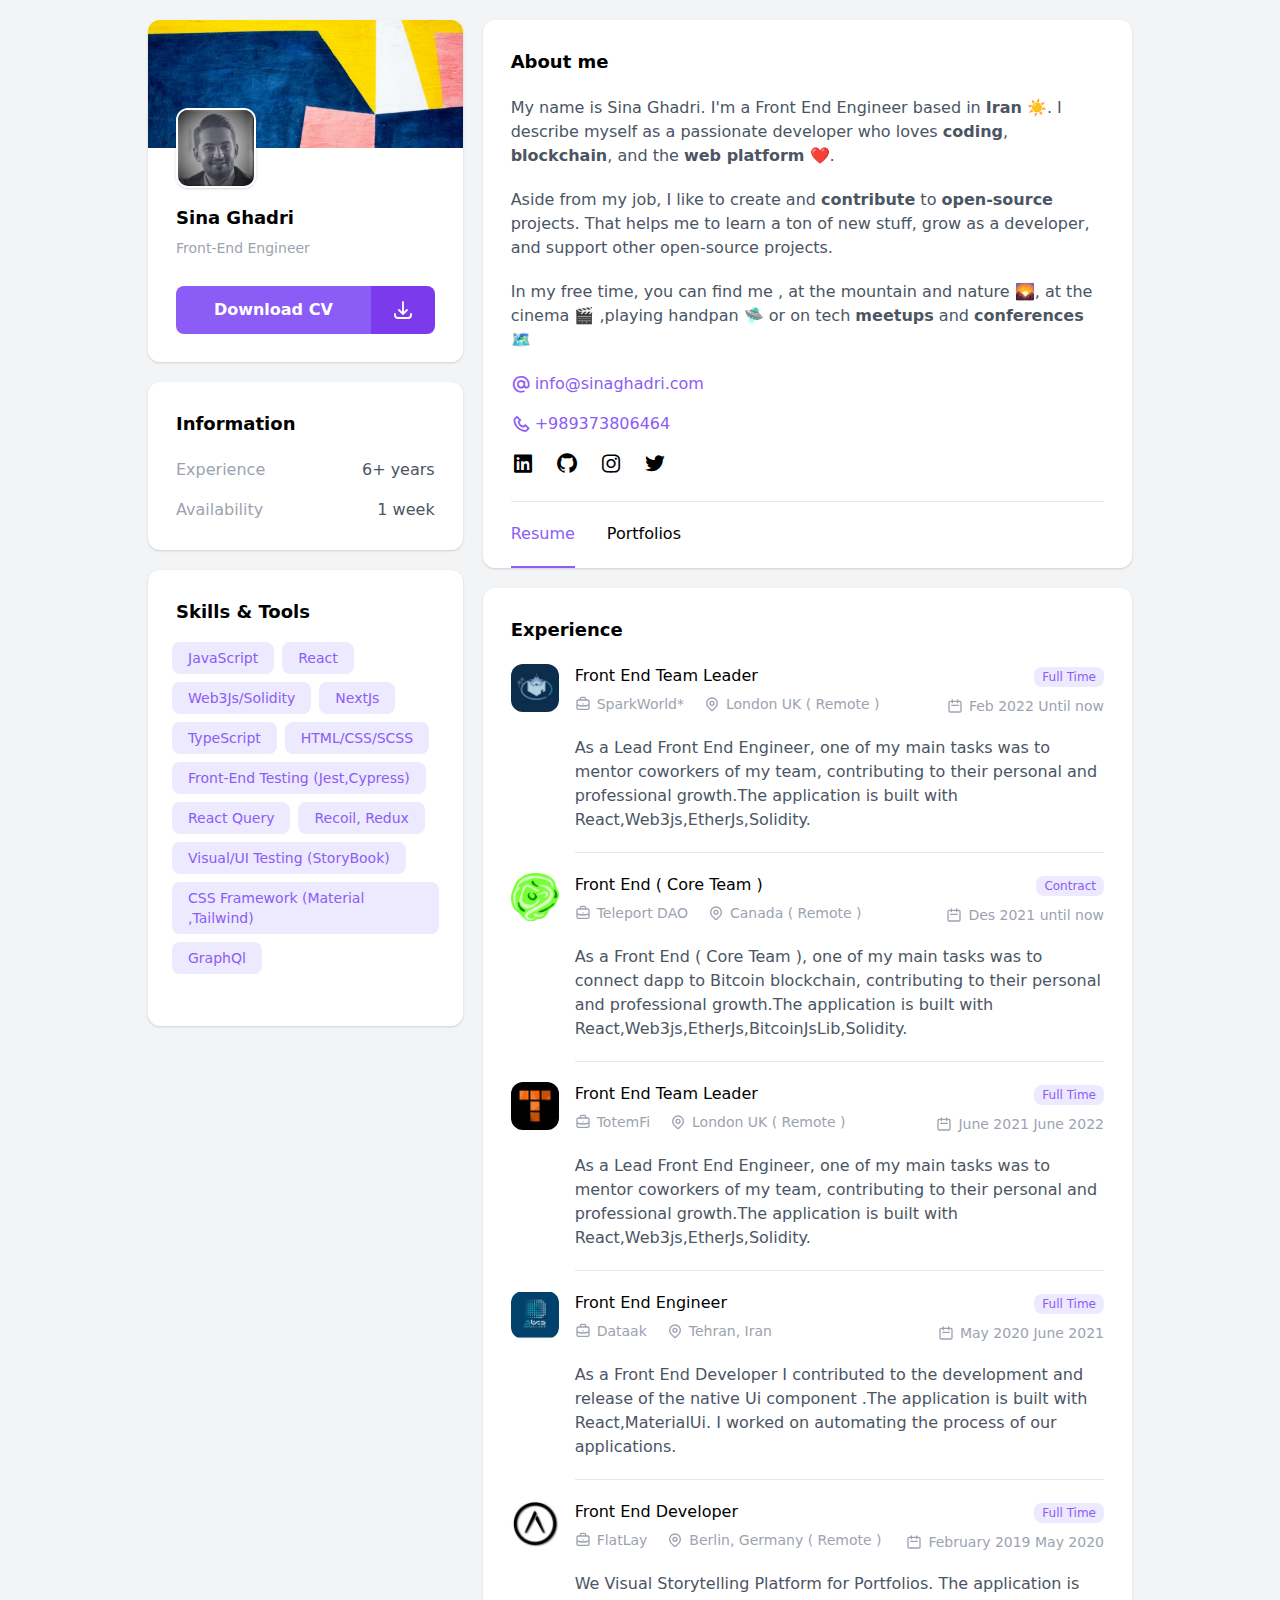
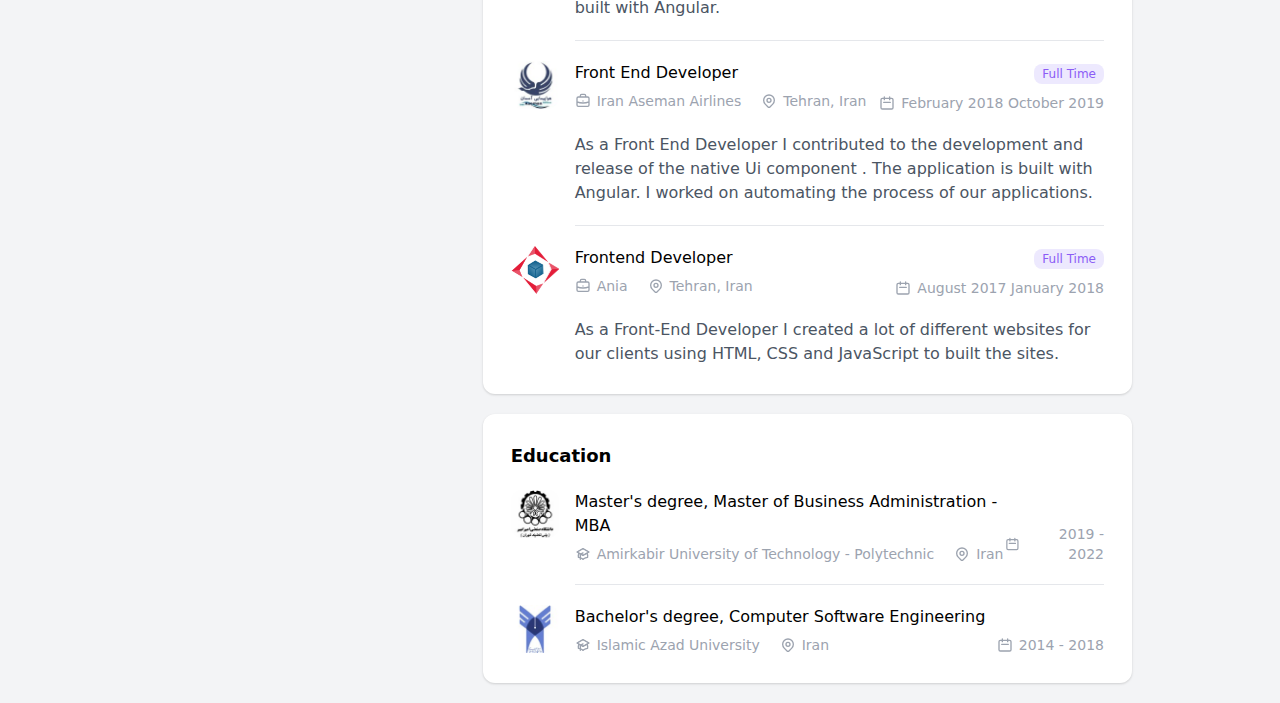
==== commit 0ea09c02: "change some writing" ====
--- a/index.html
+++ b/index.html
@@ -65,12 +65,12 @@
             <!-- Start Info Block -->
             <h2 class="block-title">Information</h2>
             <div class="space-y-4">
-              <div class="flex justify-between">
+              <!-- <div class="flex justify-between">
                 <div class="text-gray-400">Location</div>
                 <div class="font-medium text-right text-gray-600">
                   Iran-Tehran
                 </div>
-              </div>
+              </div> -->
               <div class="flex justify-between">
                 <div class="text-gray-400">Experience</div>
                 <div class="font-medium text-right text-gray-600">6+ years</div>
@@ -79,24 +79,40 @@
                 <div class="text-gray-400">Availability</div>
                 <div class="font-medium text-right text-gray-600">1 week</div>
               </div>
-              <div class="flex justify-between">
+              <!-- <div class="flex justify-between">
                 <div class="text-gray-400">Relocation</div>
                 <div class="font-medium text-right text-gray-600">Yes</div>
-              </div>
+              </div> -->
             </div>
           </div>
           <!-- End Info Block -->
 
           <div class="p-7 block-section flow-root">
             <!-- Start Skills Block -->
-            <h2 class="block-title">Skills</h2>
-            <div class="-m-2 flex flex-wrap">
+            <h2 class="block-title">Skills & Tools</h2>
+            <div class="-m-2 flex flex-wrap mb-5">
               <span class="skill-tag">JavaScript</span>
               <span class="skill-tag">React</span>
               <span class="skill-tag">Web3Js/Solidity</span>
+              <span class="skill-tag">NextJs</span>
               <span class="skill-tag">TypeScript</span>
-              <span class="skill-tag">HTML/CSS</span>
-            </div>
+              <span class="skill-tag">HTML/CSS/SCSS</span>
+              <span class="skill-tag">Front-End Testing (Jest,Cypress)</span>
+              <span class="skill-tag">React Query</span>
+              <span class="skill-tag">Recoil, Redux </span>
+              <span class="skill-tag">Visual/UI Testing (StoryBook)</span>
+              <span class="skill-tag">CSS Framework (Material ,Tailwind)</span>
+              <span class="skill-tag">GraphQl</span>
+            </div>
+            <!-- <div class="-m-2 flex flex-wrap">
+              <span class="skill-tag">Styled Component ,Motion</span>
+              <span class="skill-tag">CSS Framework (Material ,Tailwind)</span>
+              <span class="skill-tag">SSR (Next)</span>
+              <span class="skill-tag">PWA</span>
+              <span class="skill-tag">Git , Git Flow </span>
+              <span class="skill-tag">Agile Methodologies</span>
+              <span class="skill-tag">Ci / Cd - Docker - Github Action</span>
+            </div> -->
           </div>
           <!-- End Skills Block -->
         </div>
@@ -110,7 +126,7 @@
             <h2 class="block-title">About me</h2>
             <div class="text-gray-600 mb-5">
               <p class="mb-5">
-                My name is Sina Ghadri I'm a Front End Engineer based in
+                My name is Sina Ghadri. I'm a Front End Engineer based in
                 <!-- -->
                 <b>Iran</b> ☀️. I describe myself as a passionate developer who
                 loves <b>coding</b>, <b>blockchain</b>, and the
@@ -118,13 +134,13 @@
               </p>
               <p class="mb-5">
                 Aside from my job, I like to create and <b>contribute</b> to
-                <b>open source</b>
+                <b>open-source</b>
                 <!-- -->projects. That helps me to learn a ton of new stuff,
-                grow as a developer and support other open source projects.
+                grow as a developer, and support other open-source projects.
                 <!-- -->
               </p>
               <p class="mb-5">
-                In my free time you can find me
+                In my free time, you can find me
                 <!-- -->
                 <!-- -->, at the mountain and nature 🌄,
                 <!-- -->
@@ -538,7 +554,7 @@
                 </div>
                 <p class="text-gray-600">
                   As a Front End Developer I contributed to the development and
-                  release of the native Ui component . TThe application is built
+                  release of the native Ui component .The application is built
                   with React,MaterialUi. I worked on automating the process of
                   our applications.
                 </p>
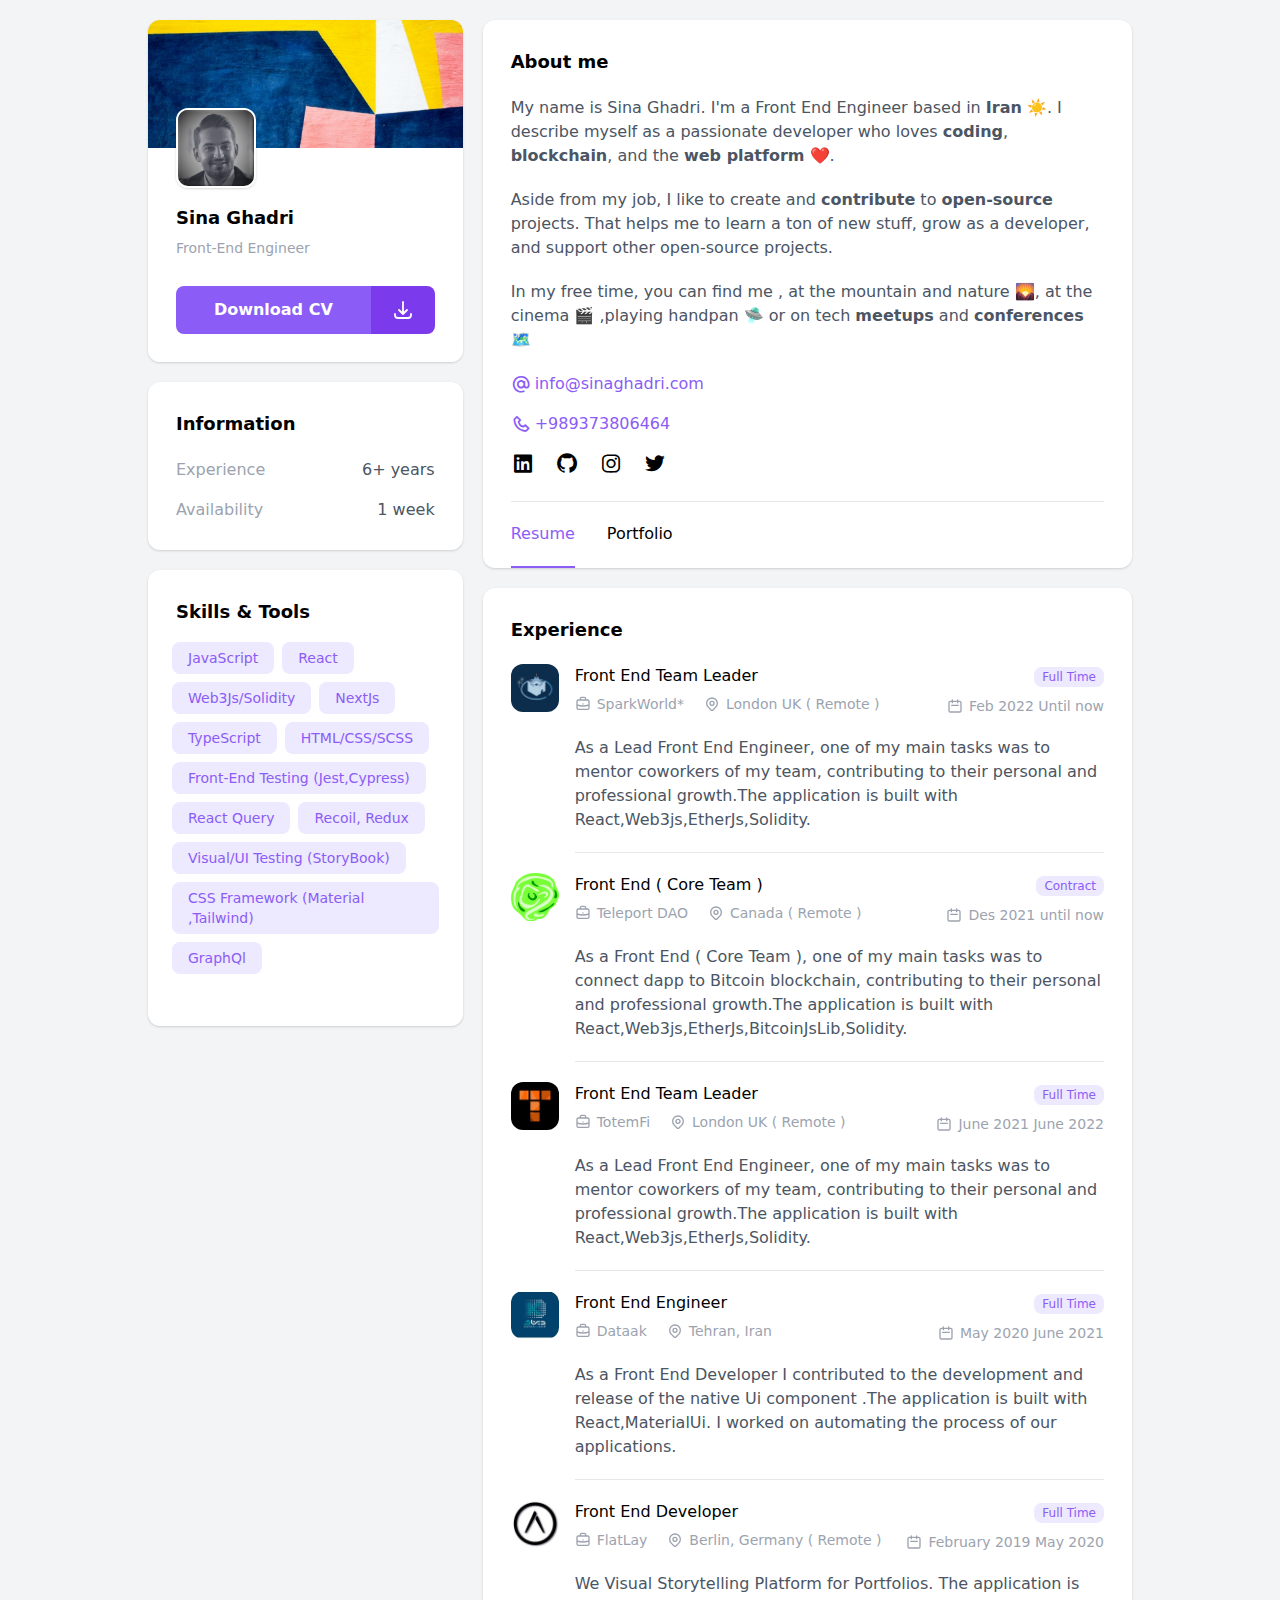
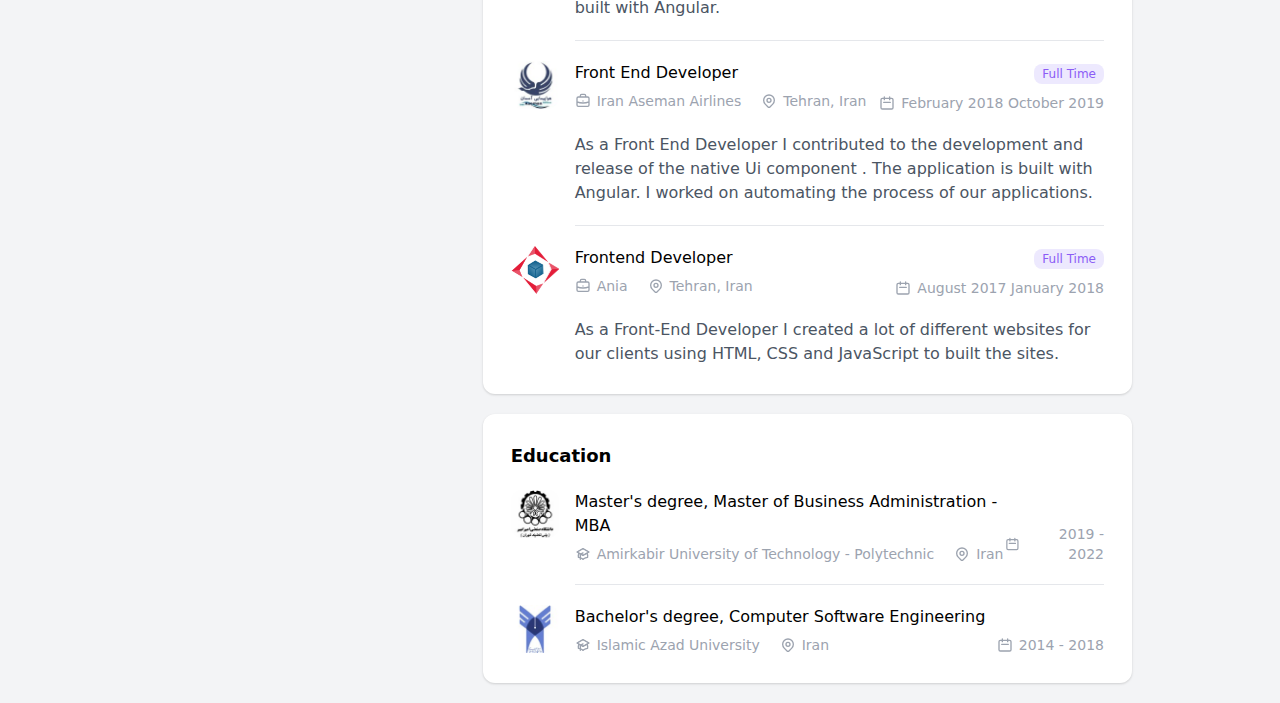
==== commit 3eca8be6: "update links" ====
--- a/index.html
+++ b/index.html
@@ -38,9 +38,9 @@
               /></a>
               <div class="text-lg font-semibold mb-1.5">Sina Ghadri</div>
               <div class="text-sm text-gray-400 mb-7">Front-End Engineer</div>
-              <div class="flex group">
-                <button class="download-btn"> <a href="assets/Sina_Ghadri_Resume.pdf" target="_blank" download="Sina_Ghadri_Resume">Download CV</a></button>
-                <a class="download-btn-icon" href="assets/Sina_Ghadri_Resume.pdf" target="_blank" download="Sina_Ghadri_Resume">
+              <a class="flex group" href="assets/Sina_Ghadri_Resume.pdf" target="_blank" download="Sina_Ghadri_Resume">
+                <button class="download-btn"> Download CV</button>
+                <span class="download-btn-icon" >
                   <svg
                     xmlns="http://www.w3.org/2000/svg"
                     class="h-6 w-6"
@@ -55,8 +55,8 @@
                       d="M4 16v1a3 3 0 003 3h10a3 3 0 003-3v-1m-4-4l-4 4m0 0l-4-4m4 4V4"
                     />
                   </svg>
-                </a>
-              </div>
+                </span>
+              </a>
             </div>
           </div>
           <!-- End User Block -->
@@ -212,8 +212,8 @@
                 >
               </li>
               <li>
-                <a href="./portfolios.html" class="menu-link menu-link-hover"
-                  >Portfolios</a
+                <a href="./portfolio.html" class="menu-link menu-link-hover"
+                  >Portfolio</a
                 >
               </li>
               <!-- <li>
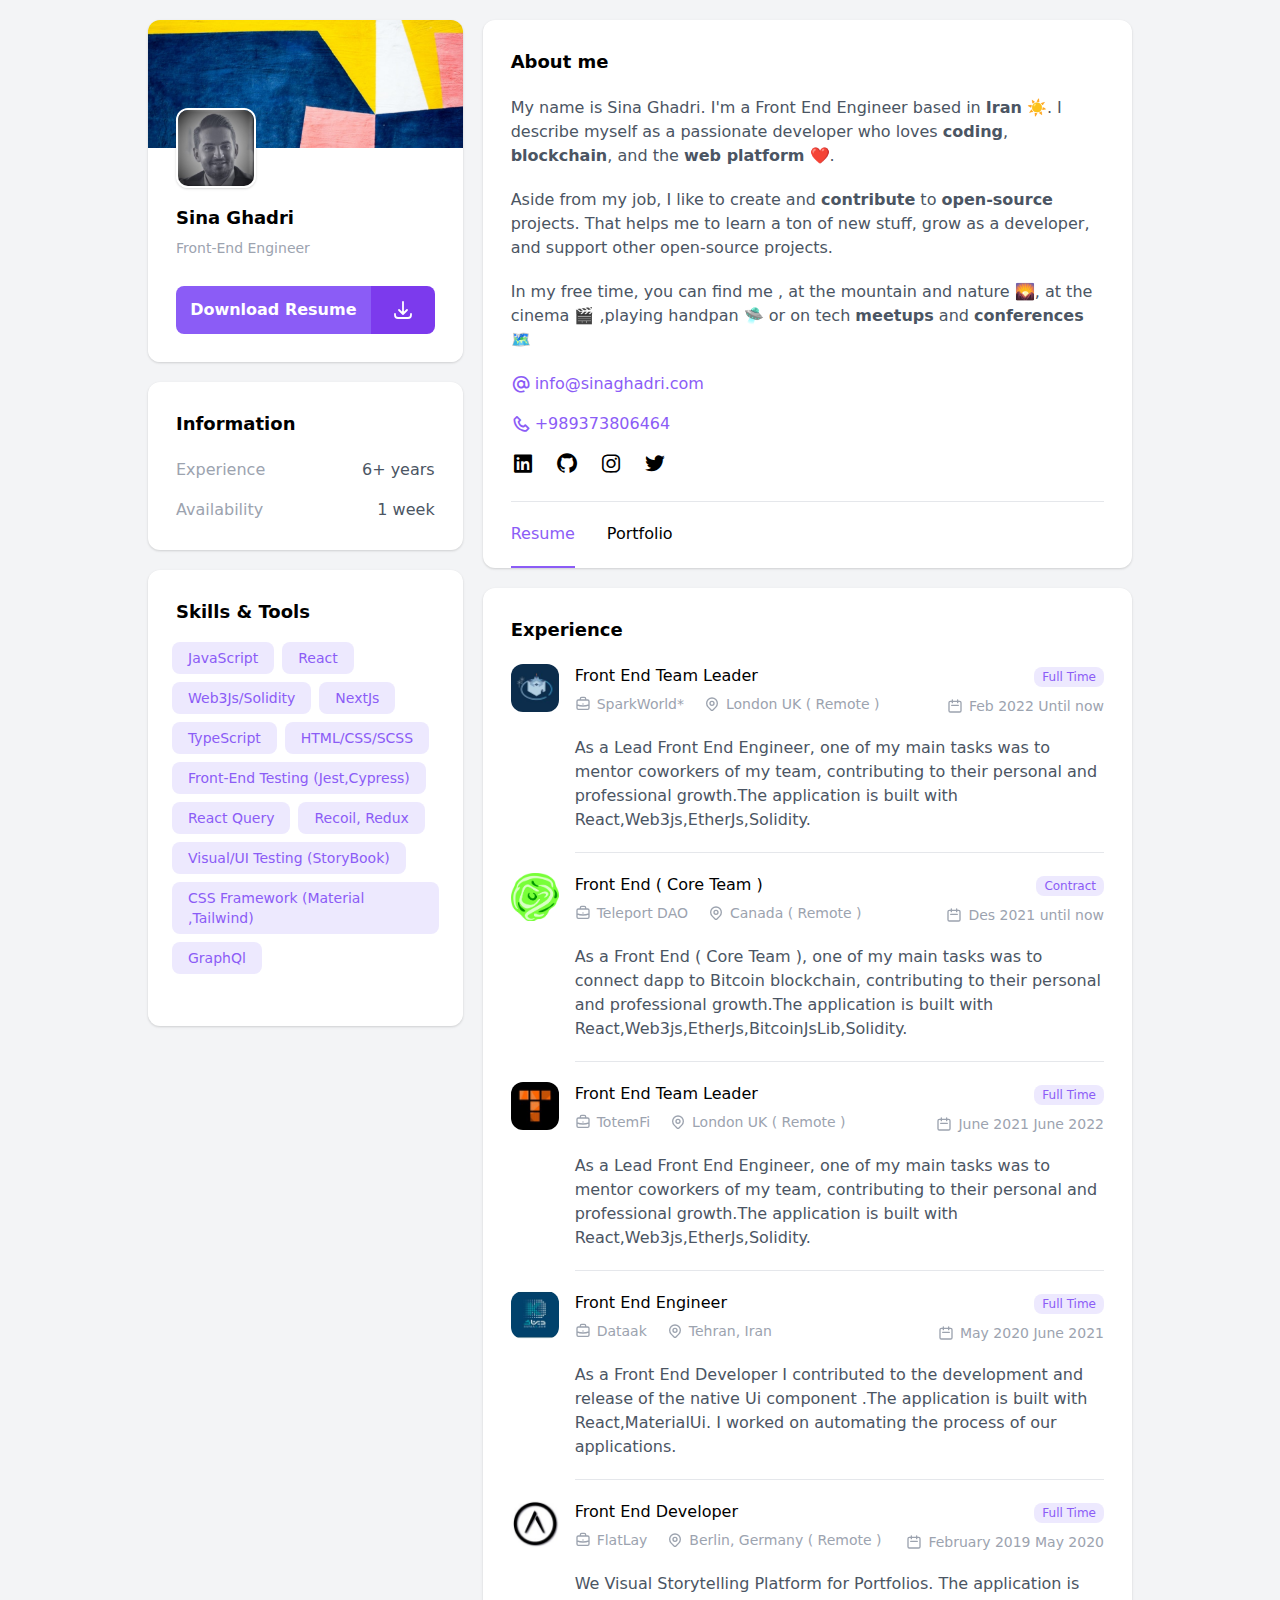
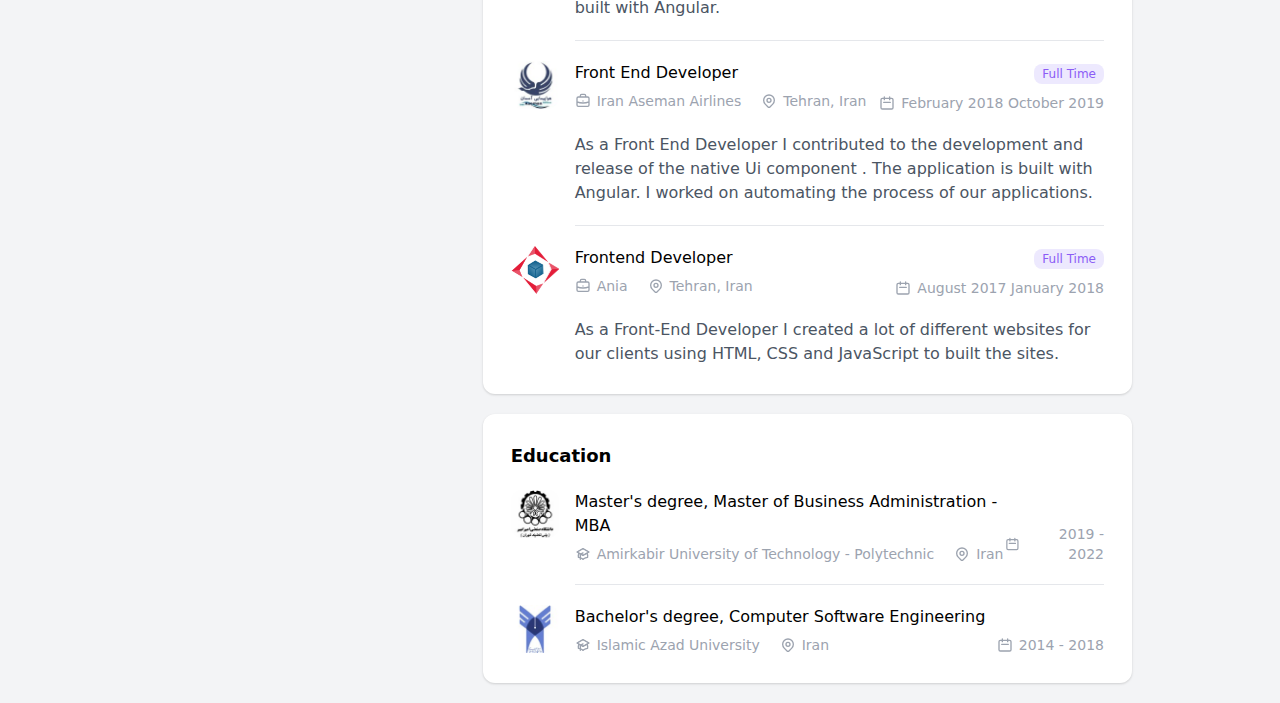
==== commit 7c84440f: "fix word writing" ====
--- a/index.html
+++ b/index.html
@@ -14,7 +14,7 @@
       href="https://unpkg.com/boxicons@2.0.7/css/boxicons.min.css"
       rel="stylesheet"
     />
-    <title>Sina Ghadri Personal CV</title>
+    <title>Sina Ghadri Personal Resume</title>
   </head>
   <body class="bg-gray-100 antialiased">
     <main class="main-container">
@@ -38,9 +38,14 @@
               /></a>
               <div class="text-lg font-semibold mb-1.5">Sina Ghadri</div>
               <div class="text-sm text-gray-400 mb-7">Front-End Engineer</div>
-              <a class="flex group" href="assets/Sina_Ghadri_Resume.pdf" target="_blank" download="Sina_Ghadri_Resume">
-                <button class="download-btn"> Download CV</button>
-                <span class="download-btn-icon" >
+              <a
+                class="flex group"
+                href="assets/Sina_Ghadri_Resume.pdf"
+                target="_blank"
+                download="Sina_Ghadri_Resume"
+              >
+                <button class="download-btn">Download Resume</button>
+                <span class="download-btn-icon">
                   <svg
                     xmlns="http://www.w3.org/2000/svg"
                     class="h-6 w-6"
@@ -385,7 +390,7 @@
                   </div>
                 </div>
                 <p class="text-gray-600">
-                  As a  Front End ( Core Team ), one of my main tasks was to
+                  As a Front End ( Core Team ), one of my main tasks was to
                   connect dapp to Bitcoin blockchain, contributing to their
                   personal and professional growth.The application is built with
                   React,Web3js,EtherJs,BitcoinJsLib,Solidity.
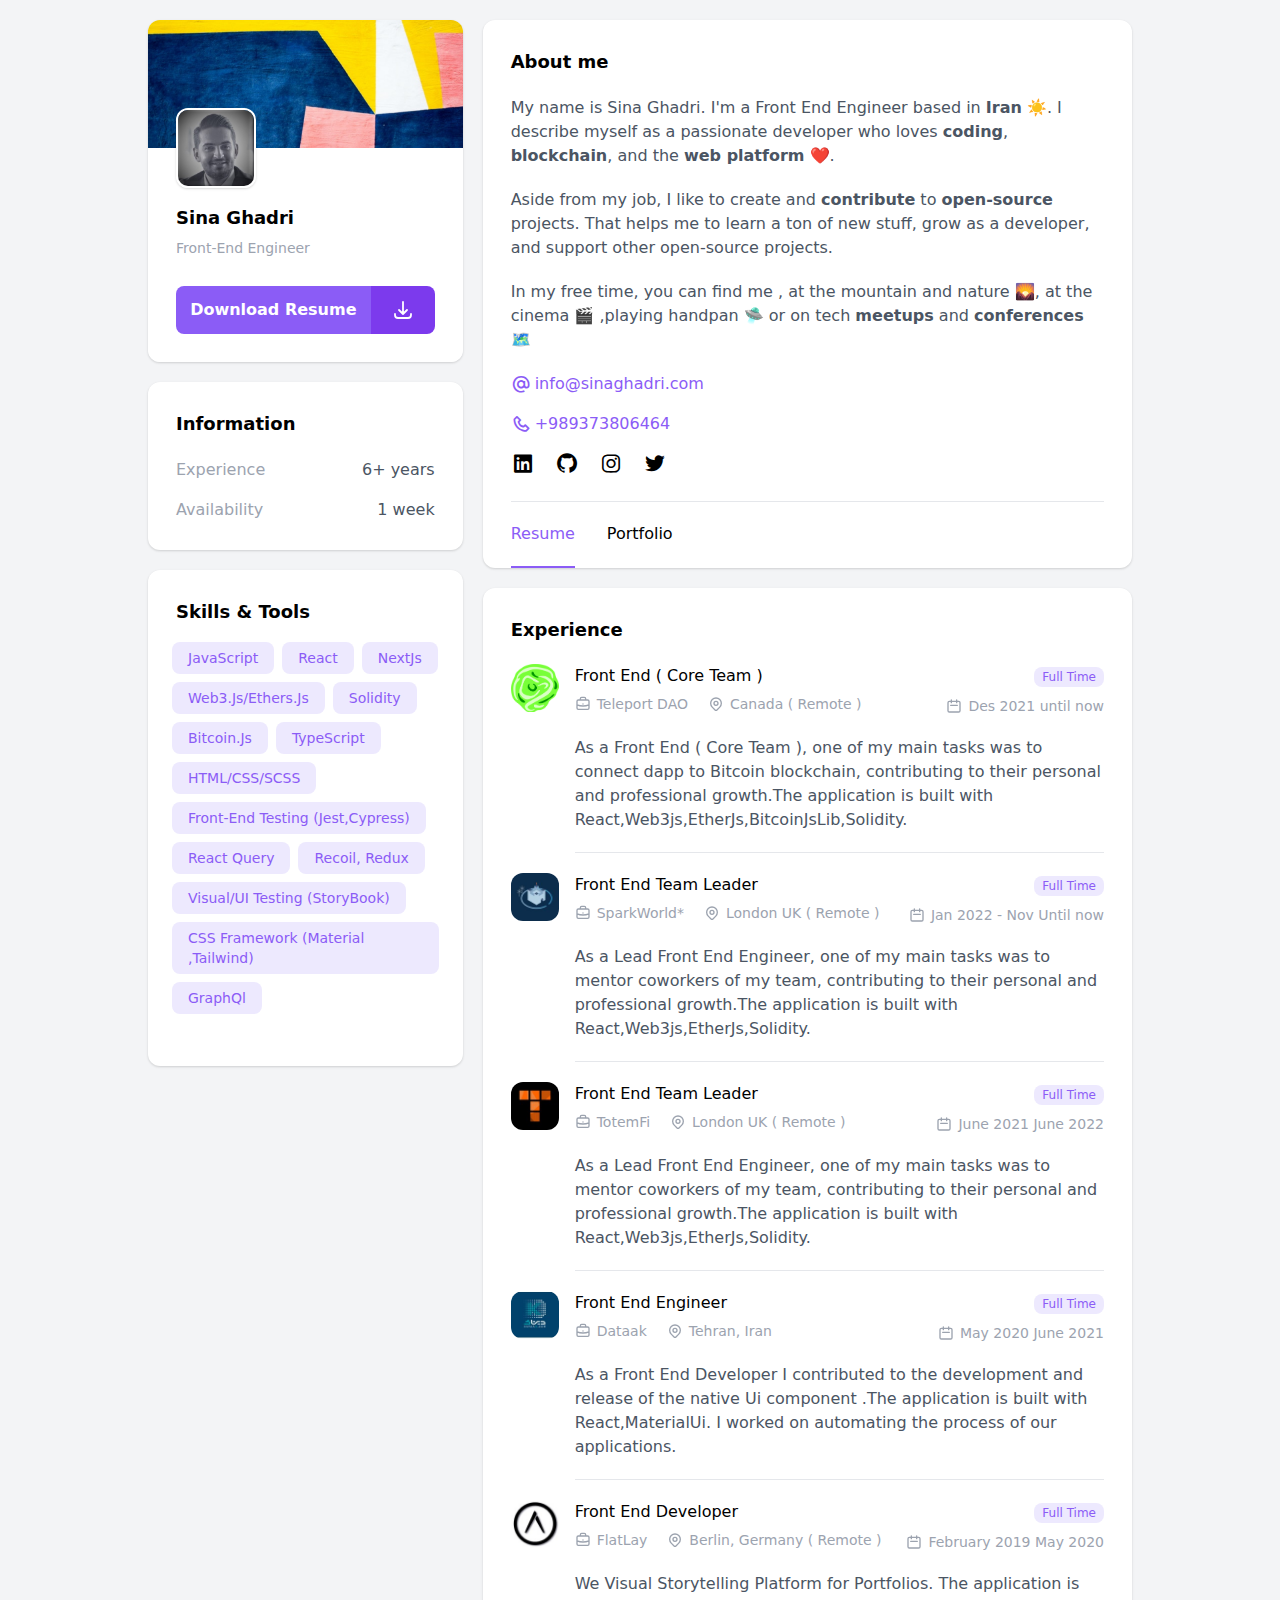
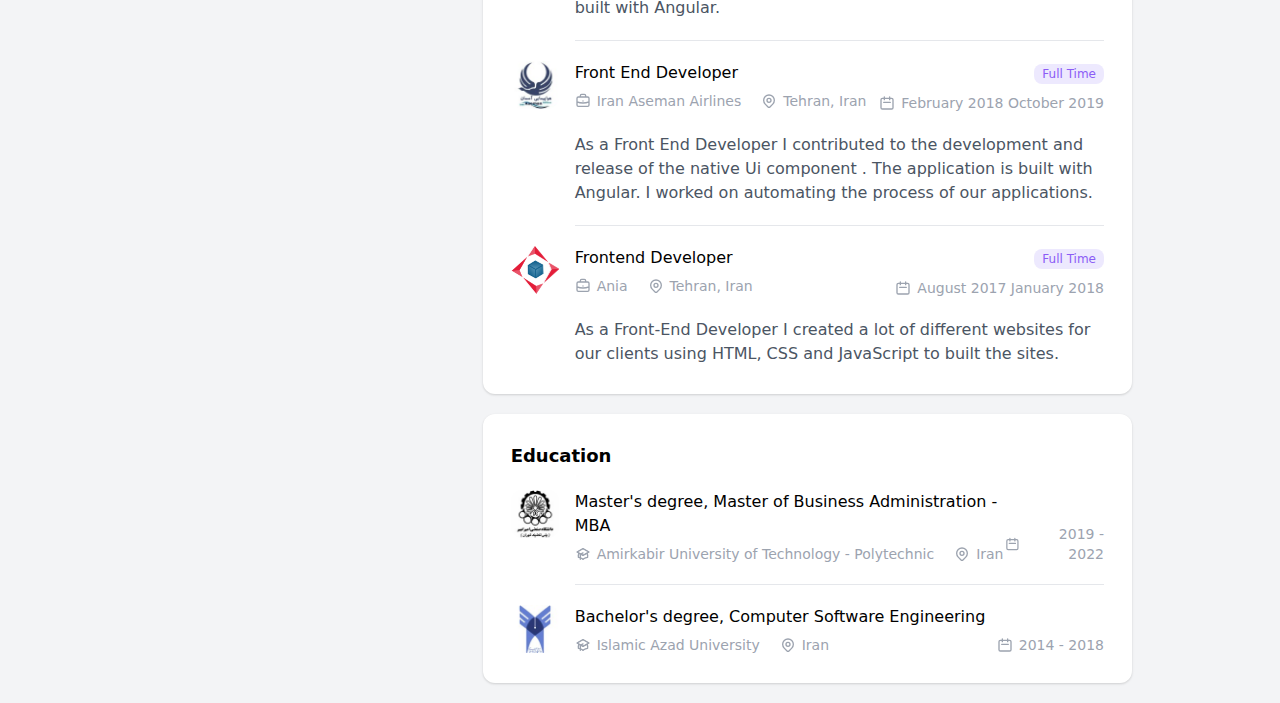
==== commit 4bdbd137: "add skills" ====
--- a/index.html
+++ b/index.html
@@ -98,8 +98,10 @@
             <div class="-m-2 flex flex-wrap mb-5">
               <span class="skill-tag">JavaScript</span>
               <span class="skill-tag">React</span>
-              <span class="skill-tag">Web3Js/Solidity</span>
               <span class="skill-tag">NextJs</span>
+              <span class="skill-tag">Web3.Js/Ethers.Js</span>
+              <span class="skill-tag">Solidity</span>
+              <span class="skill-tag">Bitcoin.Js</span>
               <span class="skill-tag">TypeScript</span>
               <span class="skill-tag">HTML/CSS/SCSS</span>
               <span class="skill-tag">Front-End Testing (Jest,Cypress)</span>
@@ -232,6 +234,89 @@
             <!-- Start Experience Block -->
             <h2 class="block-title">Experience</h2>
             <div class="mb-5 item-section">
+                <div
+                  class="company-logo"
+                  style="background-image: url('assets/img/teleportdao.png')"
+                ></div>
+  
+                <div class="w-full space-y-5">
+                  <div class="item-header">
+                    <div class="space-y-1.5">
+                      <div class="font-medium">Front End ( Core Team )</div>
+                      <div class="flex space-x-5">
+                        <div class="item-header-info">
+                          <svg
+                            xmlns="http://www.w3.org/2000/svg"
+                            class="h-4 w-4"
+                            fill="none"
+                            viewBox="0 0 24 24"
+                            stroke="currentColor"
+                          >
+                            <path
+                              stroke-linecap="round"
+                              stroke-linejoin="round"
+                              stroke-width="2"
+                              d="M21 13.255A23.931 23.931 0 0112 15c-3.183 0-6.22-.62-9-1.745M16 6V4a2 2 0 00-2-2h-4a2 2 0 00-2 2v2m4 6h.01M5 20h14a2 2 0 002-2V8a2 2 0 00-2-2H5a2 2 0 00-2 2v10a2 2 0 002 2z"
+                            />
+                          </svg>
+                          <a href="https://www.teleportdao.xyz/">Teleport DAO</a>
+                        </div>
+                        <div class="item-header-info">
+                          <svg
+                            xmlns="http://www.w3.org/2000/svg"
+                            class="h-4 w-4"
+                            fill="none"
+                            viewBox="0 0 24 24"
+                            stroke="currentColor"
+                          >
+                            <path
+                              stroke-linecap="round"
+                              stroke-linejoin="round"
+                              stroke-width="2"
+                              d="M17.657 16.657L13.414 20.9a1.998 1.998 0 01-2.827 0l-4.244-4.243a8 8 0 1111.314 0z"
+                            />
+                            <path
+                              stroke-linecap="round"
+                              stroke-linejoin="round"
+                              stroke-width="2"
+                              d="M15 11a3 3 0 11-6 0 3 3 0 016 0z"
+                            />
+                          </svg>
+                          <span>Canada ( Remote )</span>
+                        </div>
+                      </div>
+                    </div>
+                    <div class="space-y-2 sm:text-right">
+                      <div class="job-item-badge">Full Time</div>
+                      <div class="item-header-info">
+                        <svg
+                          xmlns="http://www.w3.org/2000/svg"
+                          class="h-4 w-4"
+                          fill="none"
+                          viewBox="0 0 24 24"
+                          stroke="currentColor"
+                        >
+                          <path
+                            stroke-linecap="round"
+                            stroke-linejoin="round"
+                            stroke-width="2"
+                            d="M8 7V3m8 4V3m-9 8h10M5 21h14a2 2 0 002-2V7a2 2 0 00-2-2H5a2 2 0 00-2 2v12a2 2 0 002 2z"
+                          />
+                        </svg>
+                        <span>Des 2021 until now</span>
+                      </div>
+                    </div>
+                  </div>
+                  <p class="text-gray-600">
+                    As a Front End ( Core Team ), one of my main tasks was to
+                    connect dapp to Bitcoin blockchain, contributing to their
+                    personal and professional growth.The application is built with
+                    React,Web3js,EtherJs,BitcoinJsLib,Solidity.
+                  </p>
+                  <div class="border-b border-gray-200"></div>
+                </div>
+              </div>
+            <div class="mb-5 item-section">
               <div
                 class="company-logo"
                 style="background-image: url('assets/img/spark.jfif')"
@@ -302,7 +387,7 @@
                           d="M8 7V3m8 4V3m-9 8h10M5 21h14a2 2 0 002-2V7a2 2 0 00-2-2H5a2 2 0 00-2 2v12a2 2 0 002 2z"
                         />
                       </svg>
-                      <span>Feb 2022 Until now</span>
+                      <span>Jan 2022 - Nov Until now</span>
                     </div>
                   </div>
                 </div>
@@ -315,89 +400,7 @@
                 <div class="border-b border-gray-200"></div>
               </div>
             </div>
-            <div class="mb-5 item-section">
-              <div
-                class="company-logo"
-                style="background-image: url('assets/img/teleportdao.png')"
-              ></div>
-
-              <div class="w-full space-y-5">
-                <div class="item-header">
-                  <div class="space-y-1.5">
-                    <div class="font-medium">Front End ( Core Team )</div>
-                    <div class="flex space-x-5">
-                      <div class="item-header-info">
-                        <svg
-                          xmlns="http://www.w3.org/2000/svg"
-                          class="h-4 w-4"
-                          fill="none"
-                          viewBox="0 0 24 24"
-                          stroke="currentColor"
-                        >
-                          <path
-                            stroke-linecap="round"
-                            stroke-linejoin="round"
-                            stroke-width="2"
-                            d="M21 13.255A23.931 23.931 0 0112 15c-3.183 0-6.22-.62-9-1.745M16 6V4a2 2 0 00-2-2h-4a2 2 0 00-2 2v2m4 6h.01M5 20h14a2 2 0 002-2V8a2 2 0 00-2-2H5a2 2 0 00-2 2v10a2 2 0 002 2z"
-                          />
-                        </svg>
-                        <a href="https://www.teleportdao.xyz/">Teleport DAO</a>
-                      </div>
-                      <div class="item-header-info">
-                        <svg
-                          xmlns="http://www.w3.org/2000/svg"
-                          class="h-4 w-4"
-                          fill="none"
-                          viewBox="0 0 24 24"
-                          stroke="currentColor"
-                        >
-                          <path
-                            stroke-linecap="round"
-                            stroke-linejoin="round"
-                            stroke-width="2"
-                            d="M17.657 16.657L13.414 20.9a1.998 1.998 0 01-2.827 0l-4.244-4.243a8 8 0 1111.314 0z"
-                          />
-                          <path
-                            stroke-linecap="round"
-                            stroke-linejoin="round"
-                            stroke-width="2"
-                            d="M15 11a3 3 0 11-6 0 3 3 0 016 0z"
-                          />
-                        </svg>
-                        <span>Canada ( Remote )</span>
-                      </div>
-                    </div>
-                  </div>
-                  <div class="space-y-2 sm:text-right">
-                    <div class="job-item-badge">Contract</div>
-                    <div class="item-header-info">
-                      <svg
-                        xmlns="http://www.w3.org/2000/svg"
-                        class="h-4 w-4"
-                        fill="none"
-                        viewBox="0 0 24 24"
-                        stroke="currentColor"
-                      >
-                        <path
-                          stroke-linecap="round"
-                          stroke-linejoin="round"
-                          stroke-width="2"
-                          d="M8 7V3m8 4V3m-9 8h10M5 21h14a2 2 0 002-2V7a2 2 0 00-2-2H5a2 2 0 00-2 2v12a2 2 0 002 2z"
-                        />
-                      </svg>
-                      <span>Des 2021 until now</span>
-                    </div>
-                  </div>
-                </div>
-                <p class="text-gray-600">
-                  As a Front End ( Core Team ), one of my main tasks was to
-                  connect dapp to Bitcoin blockchain, contributing to their
-                  personal and professional growth.The application is built with
-                  React,Web3js,EtherJs,BitcoinJsLib,Solidity.
-                </p>
-                <div class="border-b border-gray-200"></div>
-              </div>
-            </div>
+           
             <div class="mb-5 item-section">
               <div
                 class="company-logo"
@@ -481,7 +484,7 @@
                 <div class="border-b border-gray-200"></div>
               </div>
             </div>
-
+           
             <div class="mb-5 item-section">
               <div
                 class="company-logo"
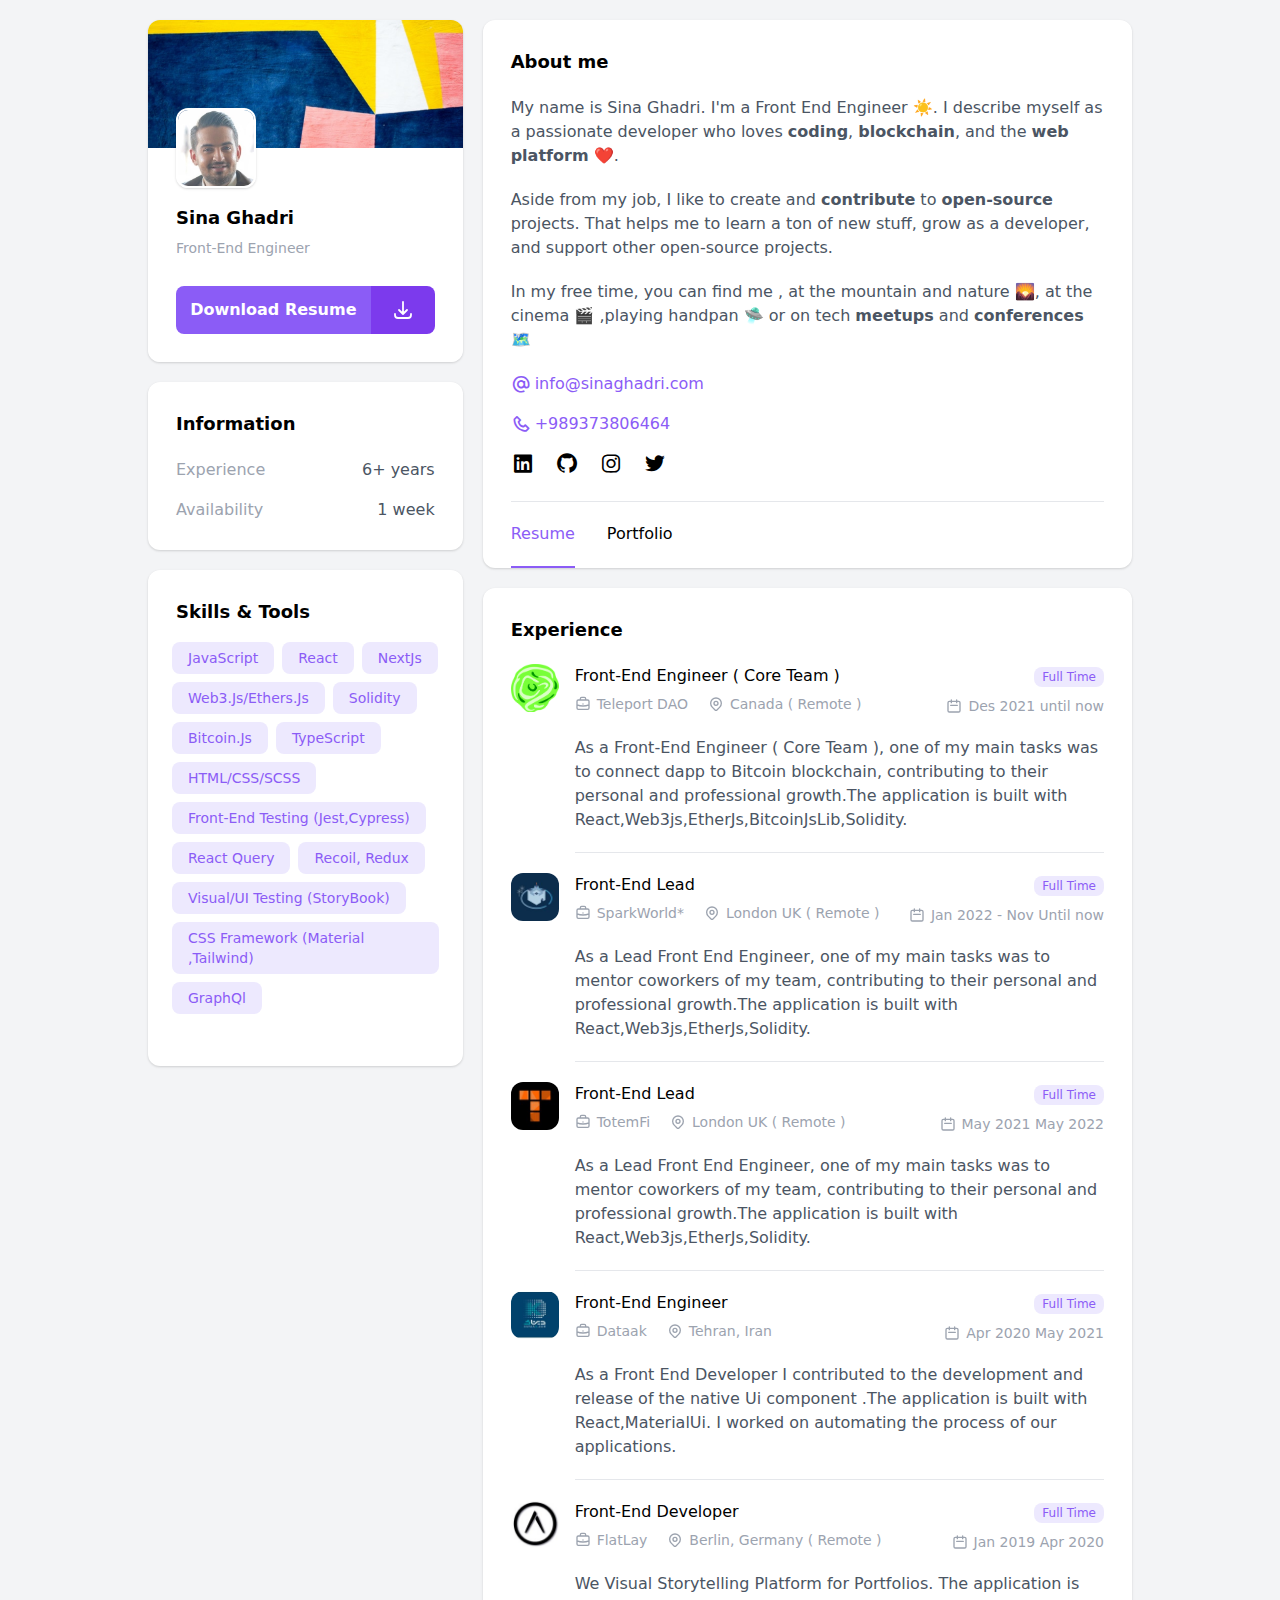
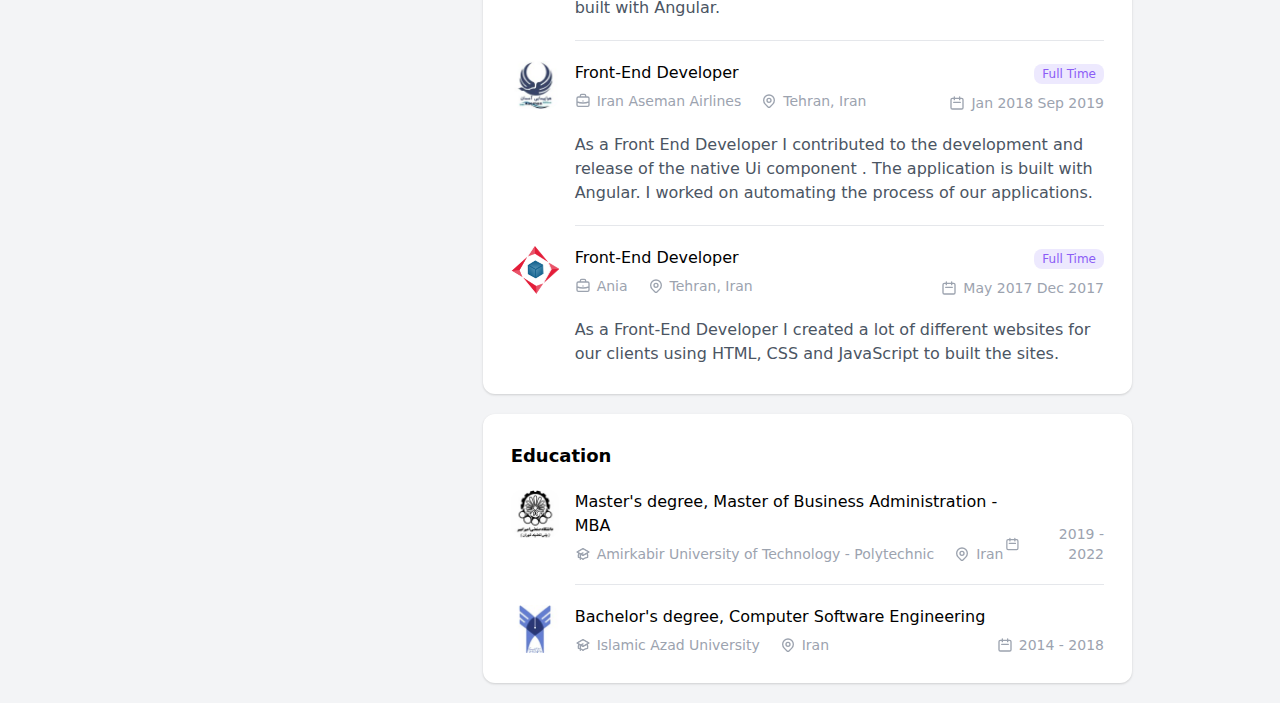
==== commit 109b5d31: "update cv file" ====
--- a/index.html
+++ b/index.html
@@ -32,7 +32,7 @@
               <!-- <span class="status-badge bg-gray-400">Busy</span> -->
               <a href="/"
                 ><img
-                  src="assets/img/avatar.jpg"
+                  src="assets/img/avatar.jpeg"
                   alt="Avatar"
                   class="user-photo"
               /></a>
@@ -133,9 +133,7 @@
             <h2 class="block-title">About me</h2>
             <div class="text-gray-600 mb-5">
               <p class="mb-5">
-                My name is Sina Ghadri. I'm a Front End Engineer based in
-                <!-- -->
-                <b>Iran</b> ☀️. I describe myself as a passionate developer who
+                My name is Sina Ghadri. I'm a Front End Engineer ☀️. I describe myself as a passionate developer who
                 loves <b>coding</b>, <b>blockchain</b>, and the
                 <b>web platform</b> ❤️.
               </p>
@@ -242,7 +240,7 @@
                 <div class="w-full space-y-5">
                   <div class="item-header">
                     <div class="space-y-1.5">
-                      <div class="font-medium">Front End ( Core Team )</div>
+                      <div class="font-medium">Front-End Engineer ( Core Team )</div>
                       <div class="flex space-x-5">
                         <div class="item-header-info">
                           <svg
@@ -308,7 +306,7 @@
                     </div>
                   </div>
                   <p class="text-gray-600">
-                    As a Front End ( Core Team ), one of my main tasks was to
+                    As a Front-End Engineer ( Core Team ), one of my main tasks was to
                     connect dapp to Bitcoin blockchain, contributing to their
                     personal and professional growth.The application is built with
                     React,Web3js,EtherJs,BitcoinJsLib,Solidity.
@@ -325,7 +323,7 @@
               <div class="w-full space-y-5">
                 <div class="item-header">
                   <div class="space-y-1.5">
-                    <div class="font-medium">Front End Team Leader</div>
+                    <div class="font-medium">Front-End Lead</div>
                     <div class="flex space-x-5">
                       <div class="item-header-info">
                         <svg
@@ -410,7 +408,7 @@
               <div class="w-full space-y-5">
                 <div class="item-header">
                   <div class="space-y-1.5">
-                    <div class="font-medium">Front End Team Leader</div>
+                    <div class="font-medium">Front-End Lead</div>
                     <div class="flex space-x-5">
                       <div class="item-header-info">
                         <svg
@@ -471,7 +469,7 @@
                           d="M8 7V3m8 4V3m-9 8h10M5 21h14a2 2 0 002-2V7a2 2 0 00-2-2H5a2 2 0 00-2 2v12a2 2 0 002 2z"
                         />
                       </svg>
-                      <span>June 2021 June 2022</span>
+                      <span>May 2021 May 2022</span>
                     </div>
                   </div>
                 </div>
@@ -494,7 +492,7 @@
               <div class="w-full space-y-5">
                 <div class="item-header">
                   <div class="space-y-1.5">
-                    <div class="font-medium">Front End Engineer</div>
+                    <div class="font-medium">Front-End Engineer</div>
                     <div class="flex space-x-5">
                       <div class="item-header-info">
                         <svg
@@ -556,7 +554,7 @@
                           d="M8 7V3m8 4V3m-9 8h10M5 21h14a2 2 0 002-2V7a2 2 0 00-2-2H5a2 2 0 00-2 2v12a2 2 0 002 2z"
                         />
                       </svg>
-                      <span>May 2020 June 2021</span>
+                      <span>Apr 2020 May 2021</span>
                     </div>
                   </div>
                 </div>
@@ -579,7 +577,7 @@
               <div class="w-full space-y-5">
                 <div class="item-header">
                   <div class="space-y-1.5">
-                    <div class="font-medium">Front End Developer</div>
+                    <div class="font-medium">Front-End Developer</div>
                     <div class="flex space-x-5">
                       <div class="item-header-info">
                         <svg
@@ -640,7 +638,7 @@
                           d="M8 7V3m8 4V3m-9 8h10M5 21h14a2 2 0 002-2V7a2 2 0 00-2-2H5a2 2 0 00-2 2v12a2 2 0 002 2z"
                         />
                       </svg>
-                      <span>February 2019 May 2020</span>
+                      <span>Jan 2019 Apr 2020</span>
                     </div>
                   </div>
                 </div>
@@ -661,7 +659,7 @@
               <div class="w-full space-y-5">
                 <div class="item-header">
                   <div class="space-y-1.5">
-                    <div class="font-medium">Front End Developer</div>
+                    <div class="font-medium">Front-End Developer</div>
                     <div class="flex space-x-5">
                       <div class="item-header-info">
                         <svg
@@ -723,7 +721,7 @@
                           d="M8 7V3m8 4V3m-9 8h10M5 21h14a2 2 0 002-2V7a2 2 0 00-2-2H5a2 2 0 00-2 2v12a2 2 0 002 2z"
                         />
                       </svg>
-                      <span>February 2018 October 2019</span>
+                      <span>Jan 2018 Sep 2019</span>
                     </div>
                   </div>
                 </div>
@@ -746,7 +744,7 @@
               <div class="w-full space-y-5">
                 <div class="item-header">
                   <div class="space-y-1.5">
-                    <div class="font-medium">Frontend Developer</div>
+                    <div class="font-medium">Front-End Developer</div>
                     <div class="flex space-x-5">
                       <div class="item-header-info">
                         <svg
@@ -808,7 +806,7 @@
                           d="M8 7V3m8 4V3m-9 8h10M5 21h14a2 2 0 002-2V7a2 2 0 00-2-2H5a2 2 0 00-2 2v12a2 2 0 002 2z"
                         />
                       </svg>
-                      <span>August 2017 January 2018 </span>
+                      <span>May 2017 Dec 2017 </span>
                     </div>
                   </div>
                 </div>
